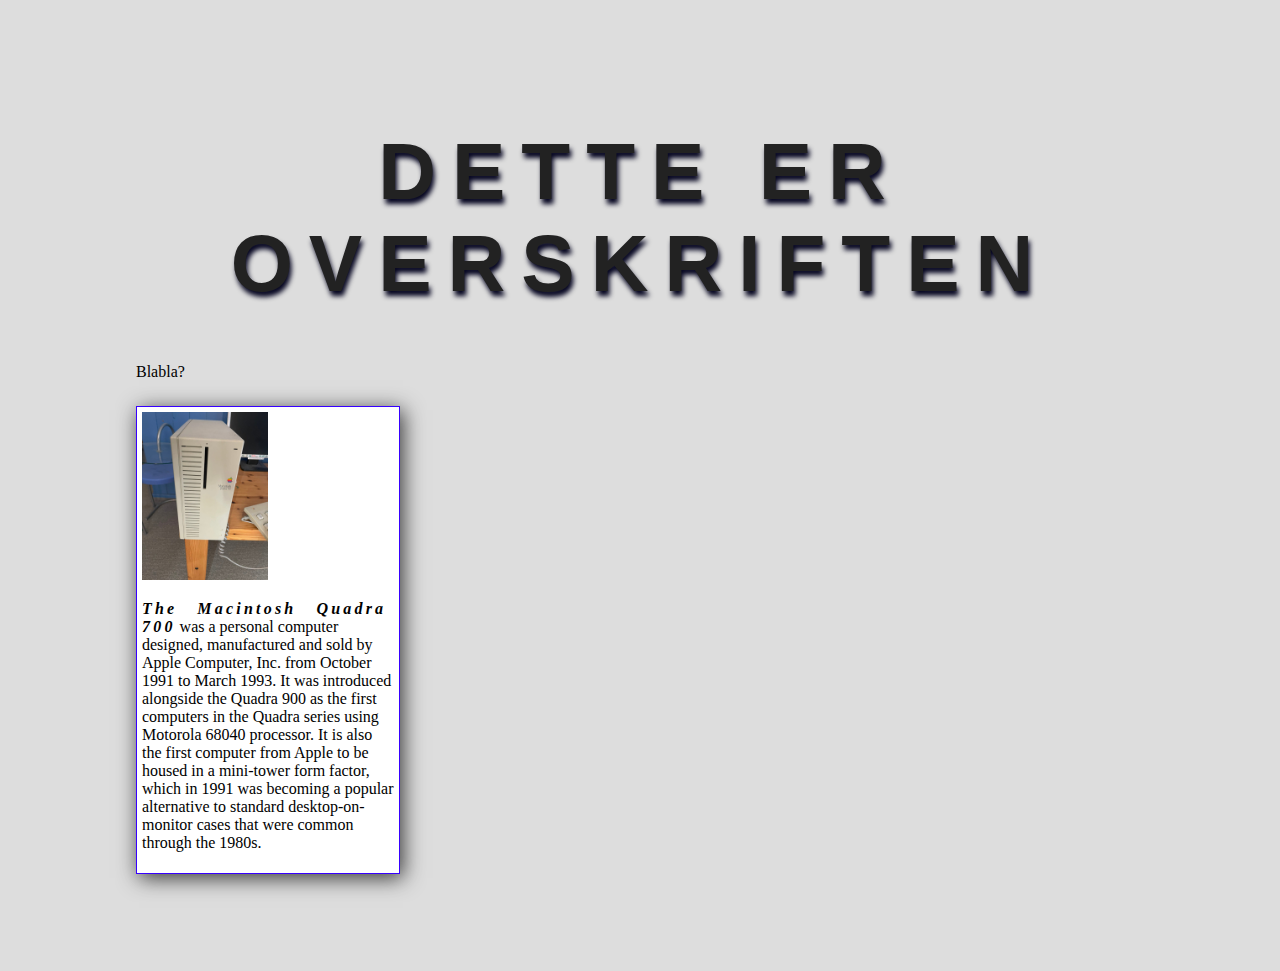
==== index.html @ 4afe7dc3 "Initial commit" ====
<!DOCTYPE html>
<html lang="nb">
    <link rel="stylesheet" href="style.css">
<head>
    <meta charset="UTF-8">
    <meta http-equiv="X-UA-Compatible" content="IE=edge">
    <meta name="viewport" content="width=device-width, initial-scale=1.0">
    <title>oblig2</title>
</head>
<body>
    <h1>Dette er overskriften</h1>
    <section id = "content">
        <p>
        Blabla?
        </p>
        <div class="picture" id="pic1">
            <img src="images/Q700.jpg" alt="datamaskin">
            <p><span>The Macintosh Quadra 700</span> was a personal computer designed, 
                manufactured and sold by Apple Computer, Inc. from October 1991 to March 1993. 
                It was introduced alongside the Quadra 900 as the first computers in the Quadra series using Motorola 68040 processor. 
                It is also the first computer from Apple to be housed in a mini-tower form factor, 
                which in 1991 was becoming a popular alternative to standard desktop-on-monitor cases that were common through the 1980s. 
              </p>
        </div>
    </section>
    
</body>
</html>
---- style.css ----
h1 {
    font-family: -apple-system, BlinkMacSystemFont, 'Segoe UI', Roboto, Oxygen, Ubuntu, Cantarell, 'Open Sans', 'Helvetica Neue', sans-serif;
    letter-spacing: 0.2em;
    text-align: center;
    text-transform: uppercase;
    font-size: 5rem;
    color: #222222;
    text-shadow: 2px 5px 5px #050520;
  }
  h2 {
    font-family: death_starregular;
    text-transform: capitalize;
    font-style: italic;
    letter-spacing: 0.2em;
  }
  body {
    background-color: #DDDDDD;
    padding: 5% 10% 5% 10%;
    font-family: Georgia, serif;
    
  }
  .picture {
    padding: 10px 10% 10px 10%;
    margin: 25px 0px 25px 0px;
    box-shadow: 3px 4px 20px #363636;
    background-color: #ffffff;
    object-fit: contain;
    width: 25%;
    height: 25%;
    padding: 5px;
    border: 1px solid rgb(55, 0, 255);
  }
  #pic1 > img {
    max-width: 50%;
  }
  .picture > p > span {
    font-style: italic;
    font-weight: bold;
    letter-spacing: 0.2em;
    word-spacing: 0.8em;
  }
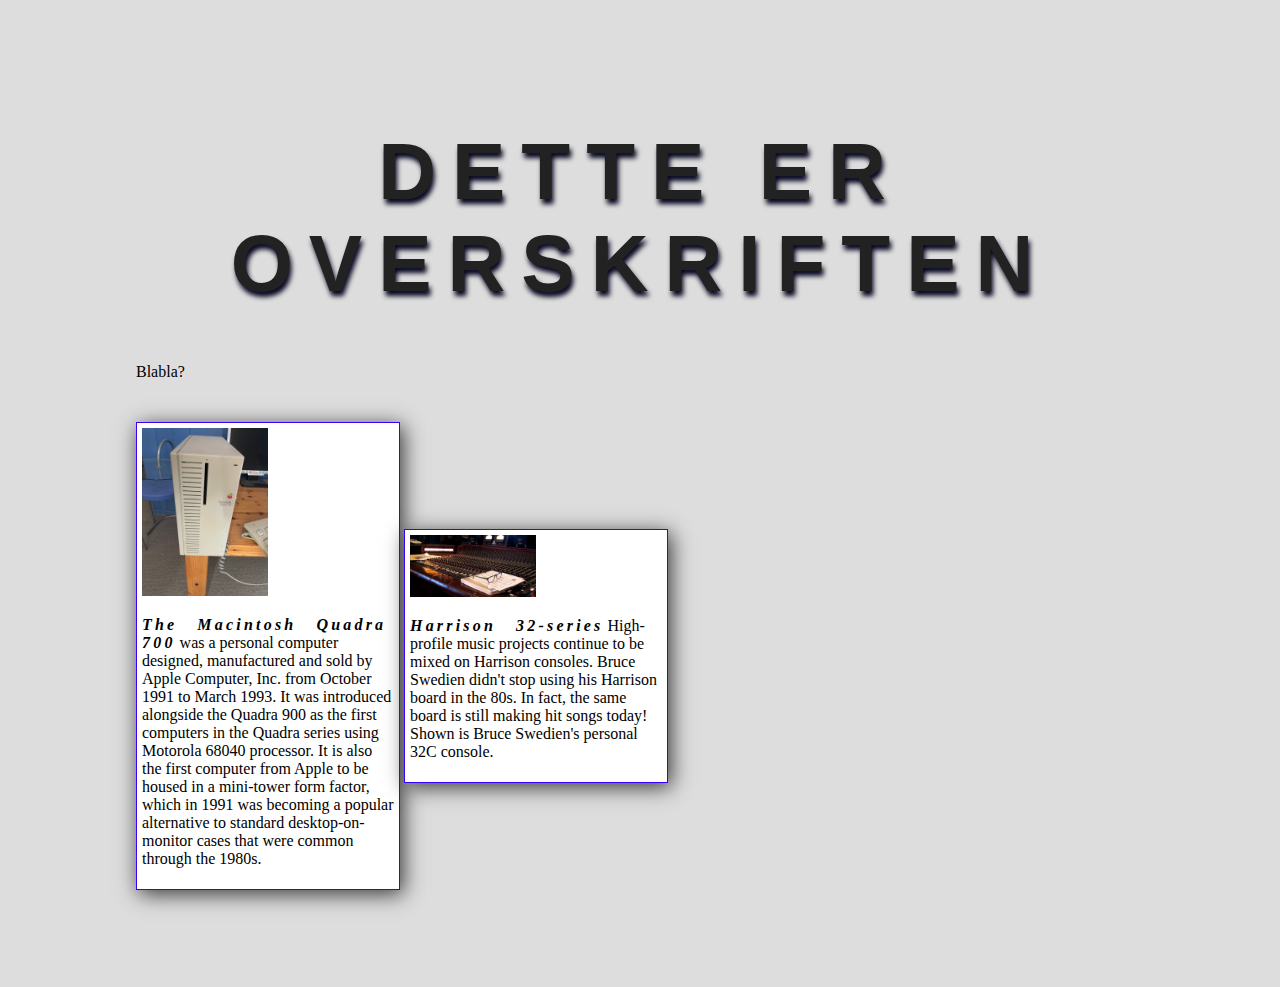
==== commit 1dd4a0dd: "horisontal align" ====
--- a/index.html
+++ b/index.html
@@ -22,6 +22,14 @@
                 which in 1991 was becoming a popular alternative to standard desktop-on-monitor cases that were common through the 1980s. 
               </p>
         </div>
+        <div class="picture" id="pic2">
+            <img src="images/console.jpg" alt="mikser">
+            <p><span>Harrison 32-series</span> High-profile music projects continue to be mixed on Harrison consoles. 
+                Bruce Swedien didn't stop using his Harrison board in the 80s. 
+                In fact, the same board is still making hit songs today!  
+                Shown is Bruce Swedien's personal 32C console.
+              </p>
+        </div>
     </section>
     
 </body>
--- a/style.css
+++ b/style.css
@@ -29,8 +29,13 @@
     height: 25%;
     padding: 5px;
     border: 1px solid rgb(55, 0, 255);
+    display:inline-block;
+    vertical-align:middle;
   }
   #pic1 > img {
+    max-width: 50%;
+  }
+  #pic2 > img {
     max-width: 50%;
   }
   .picture > p > span {
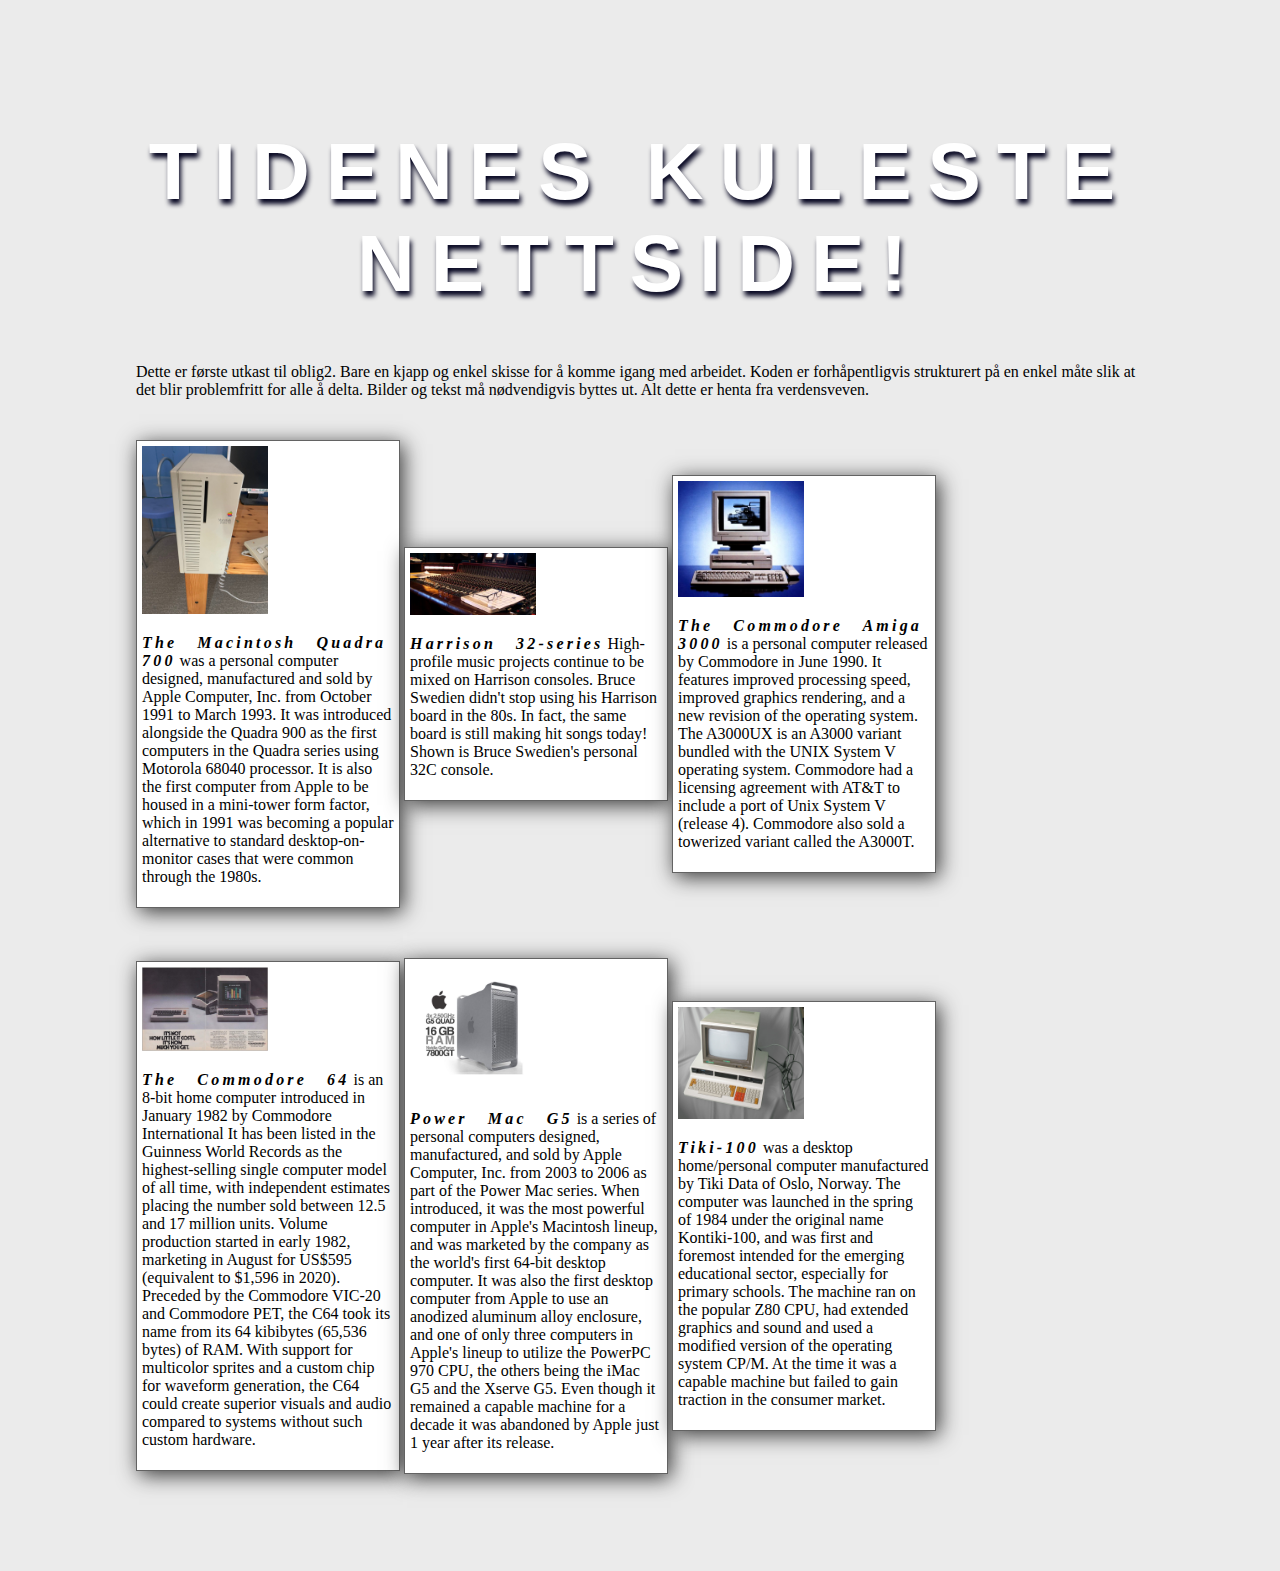
==== commit fbe0c974: "rev 0.1" ====
--- a/index.html
+++ b/index.html
@@ -8,10 +8,12 @@
     <title>oblig2</title>
 </head>
 <body>
-    <h1>Dette er overskriften</h1>
+    <h1>Tidenes kuleste nettside!</h1>
     <section id = "content">
         <p>
-        Blabla?
+        Dette er første utkast til oblig2. Bare en kjapp og enkel skisse for å komme igang med arbeidet.
+        Koden er forhåpentligvis strukturert på en enkel måte slik at det blir problemfritt for alle å delta.
+        Bilder og tekst må nødvendigvis byttes ut. Alt dette er henta fra verdensveven.
         </p>
         <div class="picture" id="pic1">
             <img src="images/Q700.jpg" alt="datamaskin">
@@ -30,6 +32,40 @@
                 Shown is Bruce Swedien's personal 32C console.
               </p>
         </div>
+        <div class="picture" id="pic3">
+            <img src="images/A3000.jpg" alt="Amiga">
+            <p><span>The Commodore Amiga 3000</span> is a personal computer released by Commodore in June 1990. 
+                It features improved processing speed, improved graphics rendering, and a new revision of the operating system.
+                The A3000UX is an A3000 variant bundled with the UNIX System V operating system. 
+                Commodore had a licensing agreement with AT&T to include a port of Unix System V (release 4). 
+                Commodore also sold a towerized variant called the A3000T. 
+              </p>
+        </div>
+        <div class="picture" id="pic4">
+            <img src="images/C64.jpg" alt="Commodore 64">
+            <p><span>The Commodore 64</span> is an 8-bit home computer introduced in January 1982 by Commodore International
+                It has been listed in the Guinness World Records as the highest-selling single computer model of all time, with independent estimates placing the number sold between 12.5 and 17 million units.
+                Volume production started in early 1982, marketing in August for US$595 (equivalent to $1,596 in 2020).
+                Preceded by the Commodore VIC-20 and Commodore PET, the C64 took its name from its 64 kibibytes (65,536 bytes) of RAM. 
+                With support for multicolor sprites and a custom chip for waveform generation, the C64 could create superior visuals and audio compared to systems without such custom hardware. 
+              </p>
+        </div>
+        <div class="picture" id="pic5">
+            <img src="images/G5.jpg" alt="G5">
+            <p><span>Power Mac G5</span> is a series of personal computers designed, manufactured, and sold by Apple Computer, Inc. from 2003 to 2006 as part of the Power Mac series. 
+                When introduced, it was the most powerful computer in Apple's Macintosh lineup, and was marketed by the company as the world's first 64-bit desktop computer.
+                It was also the first desktop computer from Apple to use an anodized aluminum alloy enclosure, and one of only three computers in Apple's lineup to utilize the PowerPC 970 CPU, the others being the iMac G5 and the Xserve G5.
+                Even though it remained a capable machine for a decade it was abandoned by Apple just 1 year after its release.
+              </p>
+        </div>
+        <div class="picture" id="pic6">
+            <img src="images/tiki100.jpg" alt="Tiki100">
+            <p><span>Tiki-100</span> was a desktop home/personal computer manufactured by Tiki Data of Oslo, Norway. 
+                The computer was launched in the spring of 1984 under the original name Kontiki-100, and was first and foremost intended for the emerging educational sector, especially for primary schools.
+                The machine ran on the popular Z80 CPU, had extended graphics and sound and used a modified version of the operating system CP/M.
+                At the time it was a capable machine but failed to gain traction in the consumer market.
+              </p>
+        </div>
     </section>
     
 </body>
--- a/style.css
+++ b/style.css
@@ -4,17 +4,17 @@
     text-align: center;
     text-transform: uppercase;
     font-size: 5rem;
-    color: #222222;
+    color: #ffffff;
     text-shadow: 2px 5px 5px #050520;
   }
   h2 {
-    font-family: death_starregular;
+    font-family: -apple-system, BlinkMacSystemFont, 'Segoe UI', Roboto, Oxygen, Ubuntu, Cantarell, 'Open Sans', 'Helvetica Neue', sans-serif;
     text-transform: capitalize;
-    font-style: italic;
+    font-style:normal;
     letter-spacing: 0.2em;
   }
   body {
-    background-color: #DDDDDD;
+    background-color: #ebebeb;
     padding: 5% 10% 5% 10%;
     font-family: Georgia, serif;
     
@@ -28,7 +28,7 @@
     width: 25%;
     height: 25%;
     padding: 5px;
-    border: 1px solid rgb(55, 0, 255);
+    border: 1px solid rgb(99, 99, 99);
     display:inline-block;
     vertical-align:middle;
   }
@@ -38,6 +38,18 @@
   #pic2 > img {
     max-width: 50%;
   }
+  #pic3 > img {
+    max-width: 50%;
+  }
+  #pic4 > img {
+    max-width: 50%;
+  }
+  #pic5 > img {
+    max-width: 50%;
+  }
+  #pic6 > img {
+    max-width: 50%;
+  }
   .picture > p > span {
     font-style: italic;
     font-weight: bold;
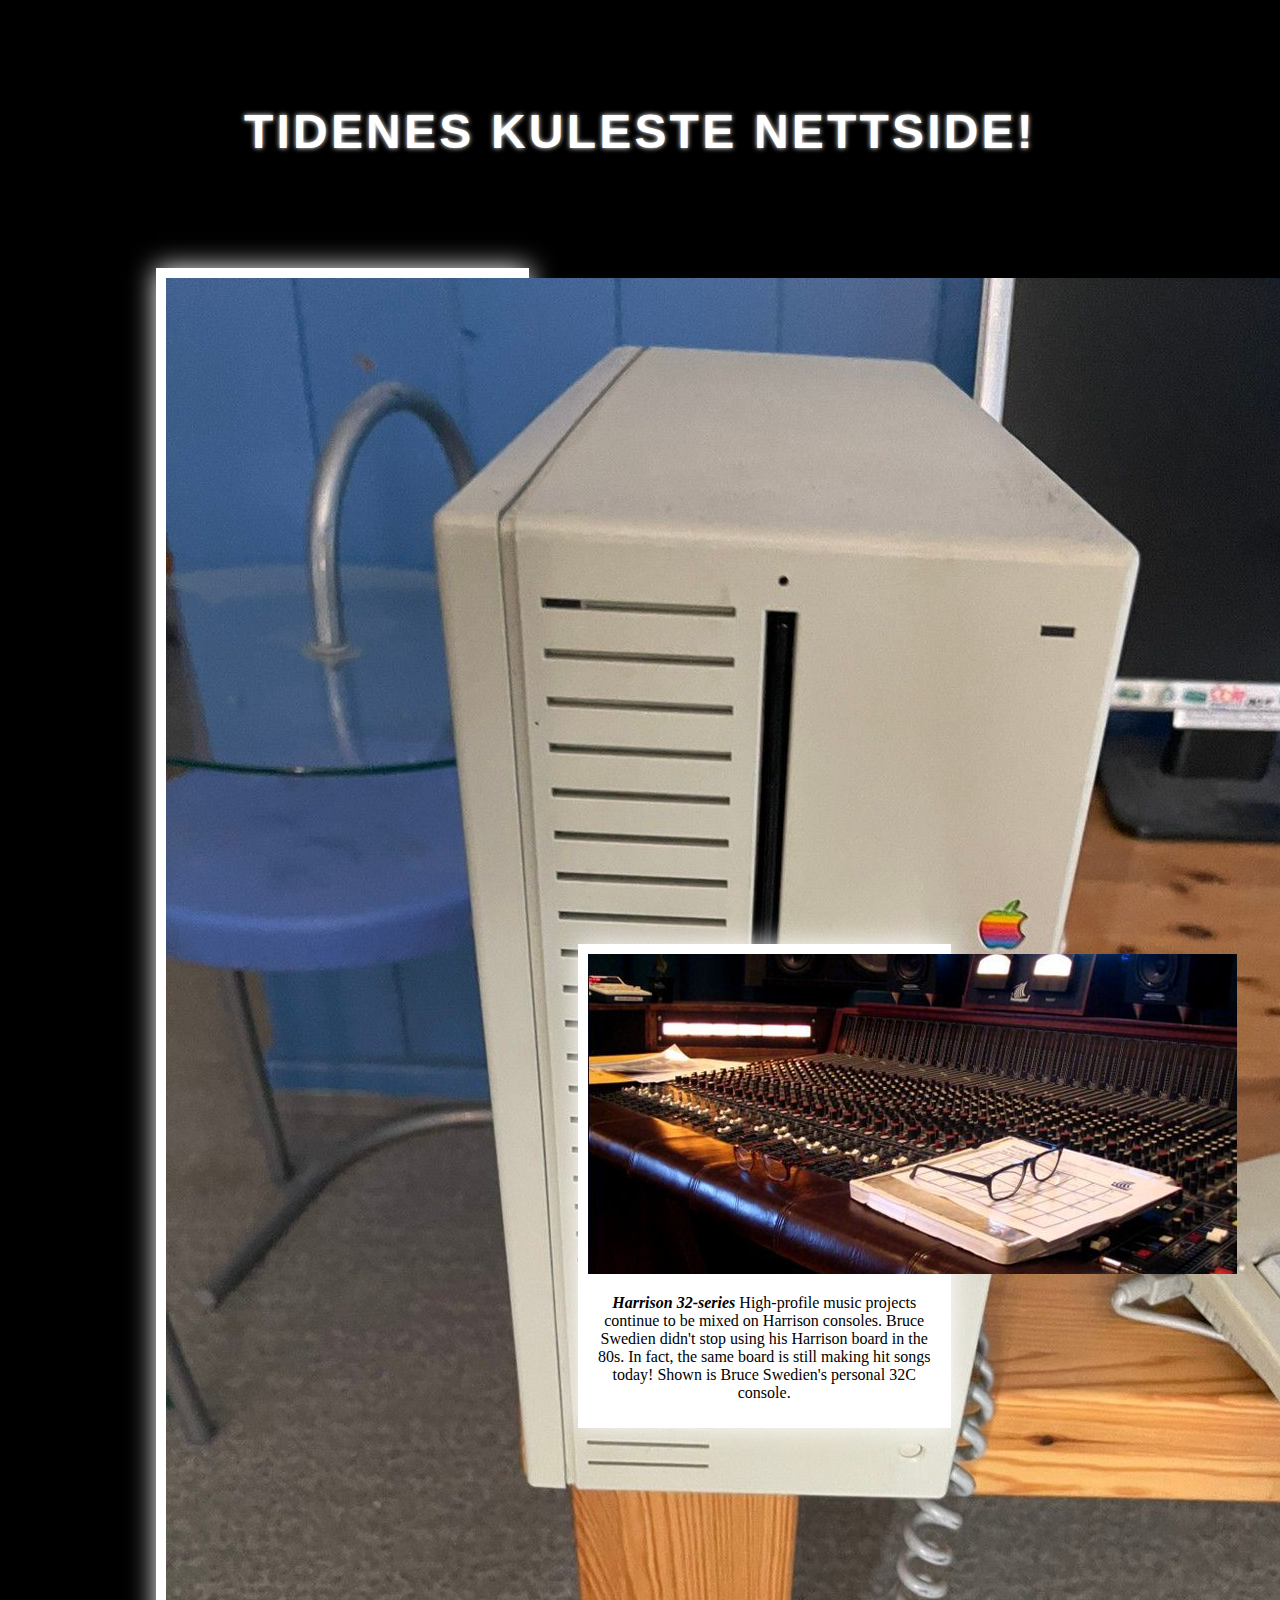
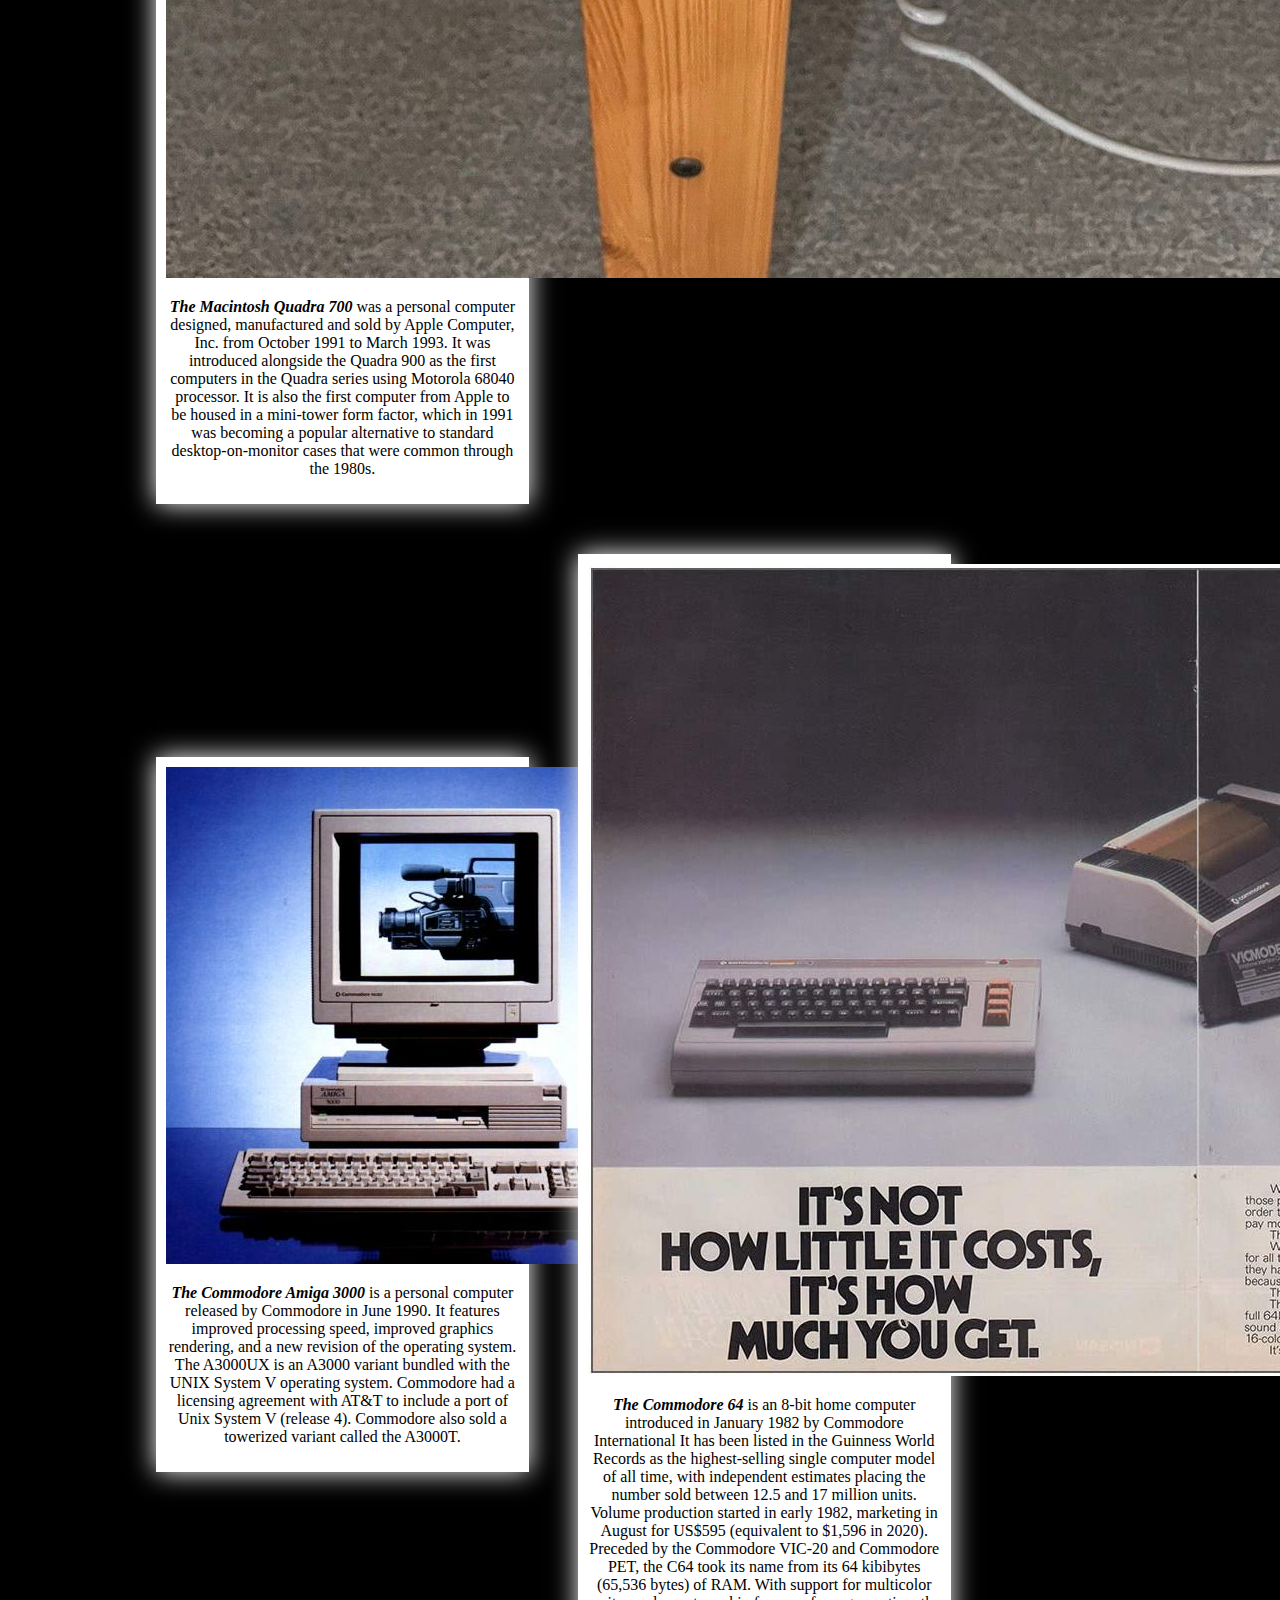
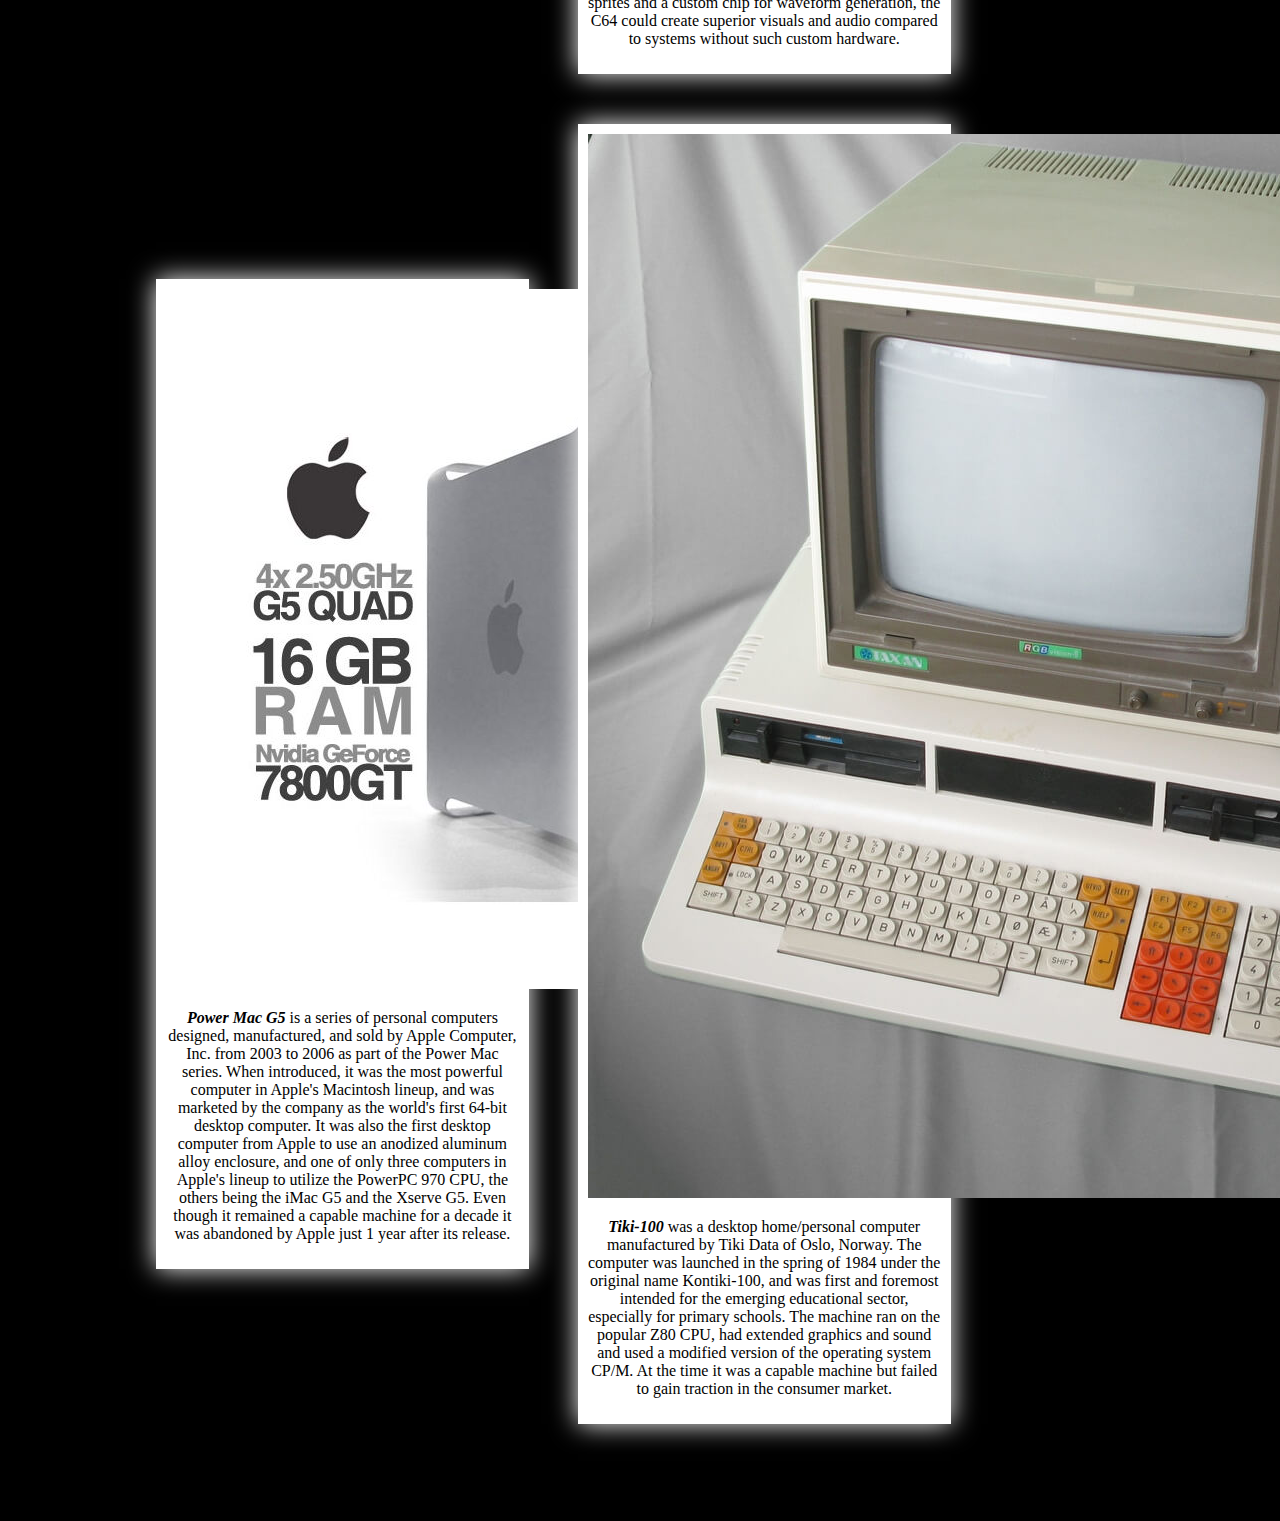
==== commit 51b76946: "Hovedsakelig laget og byttet ut verdier med variabler" ====
--- a/index.html
+++ b/index.html
@@ -9,7 +9,7 @@
 </head>
 <body>
     <h1>Tidenes kuleste nettside!</h1>
-    <section id = "content">
+    <sectionA id="content" class="Awrapper">
         <p>
         Dette er første utkast til oblig2. Bare en kjapp og enkel skisse for å komme igang med arbeidet.
         Koden er forhåpentligvis strukturert på en enkel måte slik at det blir problemfritt for alle å delta.
--- a/style.css
+++ b/style.css
@@ -1,58 +1,111 @@
+/* Alt av verdier som repeteres kan skrives som variabler skriv dem ned under her */
+* {
+  --font-size: 1rem;
+  --font-size-big: calc(var(--font-size) * 3);
+  --heading-spacing: 0.2rem;
+  --main-white: #ffffff;
+  --main-background-color: #000000;
+  --main-font: -apple-system, BlinkMacSystemFont, 'Segoe UI', Roboto, Oxygen, Ubuntu, Cantarell, 'Open Sans', 'Helvetica Neue', sans-serif;
+}
+
+body {
+  font-size: var(--font-size);
+  font-family: var(--main-font);
+}
+
 h1 {
-    font-family: -apple-system, BlinkMacSystemFont, 'Segoe UI', Roboto, Oxygen, Ubuntu, Cantarell, 'Open Sans', 'Helvetica Neue', sans-serif;
-    letter-spacing: 0.2em;
+    font-family: var(--main-font);
+    letter-spacing: var(--heading-spacing);
     text-align: center;
     text-transform: uppercase;
-    font-size: 5rem;
-    color: #ffffff;
-    text-shadow: 2px 5px 5px #050520;
+    font-size: var(--font-size-big);
+    color: var(--main-white);
+    text-shadow: 0px 0px 5px var(--main-white);
   }
   h2 {
-    font-family: -apple-system, BlinkMacSystemFont, 'Segoe UI', Roboto, Oxygen, Ubuntu, Cantarell, 'Open Sans', 'Helvetica Neue', sans-serif;
     text-transform: capitalize;
     font-style:normal;
-    letter-spacing: 0.2em;
+    letter-spacing: var(--heading-spacing);
   }
   body {
-    background-color: #ebebeb;
+    background-color: var(--main-background-color);
     padding: 5% 10% 5% 10%;
     font-family: Georgia, serif;
-    
   }
+  #content {
+    padding: 10px 0;
+    text-align: center;
+  }
+
+  .sectionA img {
+    max-width: 100%;
+  }
+
   .picture {
-    padding: 10px 10% 10px 10%;
-    margin: 25px 0px 25px 0px;
-    box-shadow: 3px 4px 20px #363636;
-    background-color: #ffffff;
+    margin: 25px 25px 25px 20px;
+    background-color: var(--main-white);
     object-fit: contain;
-    width: 25%;
+    text-align: center;
+    width: 35%;
     height: 25%;
-    padding: 5px;
-    border: 1px solid rgb(99, 99, 99);
-    display:inline-block;
-    vertical-align:middle;
+    padding: 10px;
+    box-shadow: 0px 0px 25px var(--main-white);
+    display: inline-block;
+    vertical-align: middle;
   }
-  #pic1 > img {
-    max-width: 50%;
+
+  .sectionA img {
+    max-width: 100%;
+  }
+
+  /* #pic1 > img  {
+    max-width: 100%;
   }
   #pic2 > img {
-    max-width: 50%;
+    max-width: 100%;
   }
   #pic3 > img {
-    max-width: 50%;
+    max-width: 100%;
   }
   #pic4 > img {
-    max-width: 50%;
+    max-width: 100%;
   }
   #pic5 > img {
-    max-width: 50%;
+    max-width: 100%;
   }
   #pic6 > img {
-    max-width: 50%;
-  }
+    max-width: 100%;
+  } */
+
   .picture > p > span {
     font-style: italic;
     font-weight: bold;
-    letter-spacing: 0.2em;
-    word-spacing: 0.8em;
-  }+
+  }
+  @media (max-width: 800px){
+    /* h1{font-size:30px !important;}
+    h2{font-size:24px !important;}
+    h3{font-size:20px !important;}
+    h4{font-size:18px !important;} */
+    body {
+      font-size: 10px;
+    }
+    .picture > p > span {
+      font-style: italic;
+      font-weight: bold;  
+      font-size: var(--main-white);
+    }
+    .picture {
+      margin: 25px 25px 25px 20px;
+      background-color: var(--main-white);
+      object-fit: contain;
+      text-align: center;
+      width: 75%;
+      padding: 10px;
+      border: 1px solid rgb(255, 255, 255);
+      box-shadow: 0px 0px 25px var(--main-white);
+      display: inline-block;
+      vertical-align: middle;
+    }
+  }
+  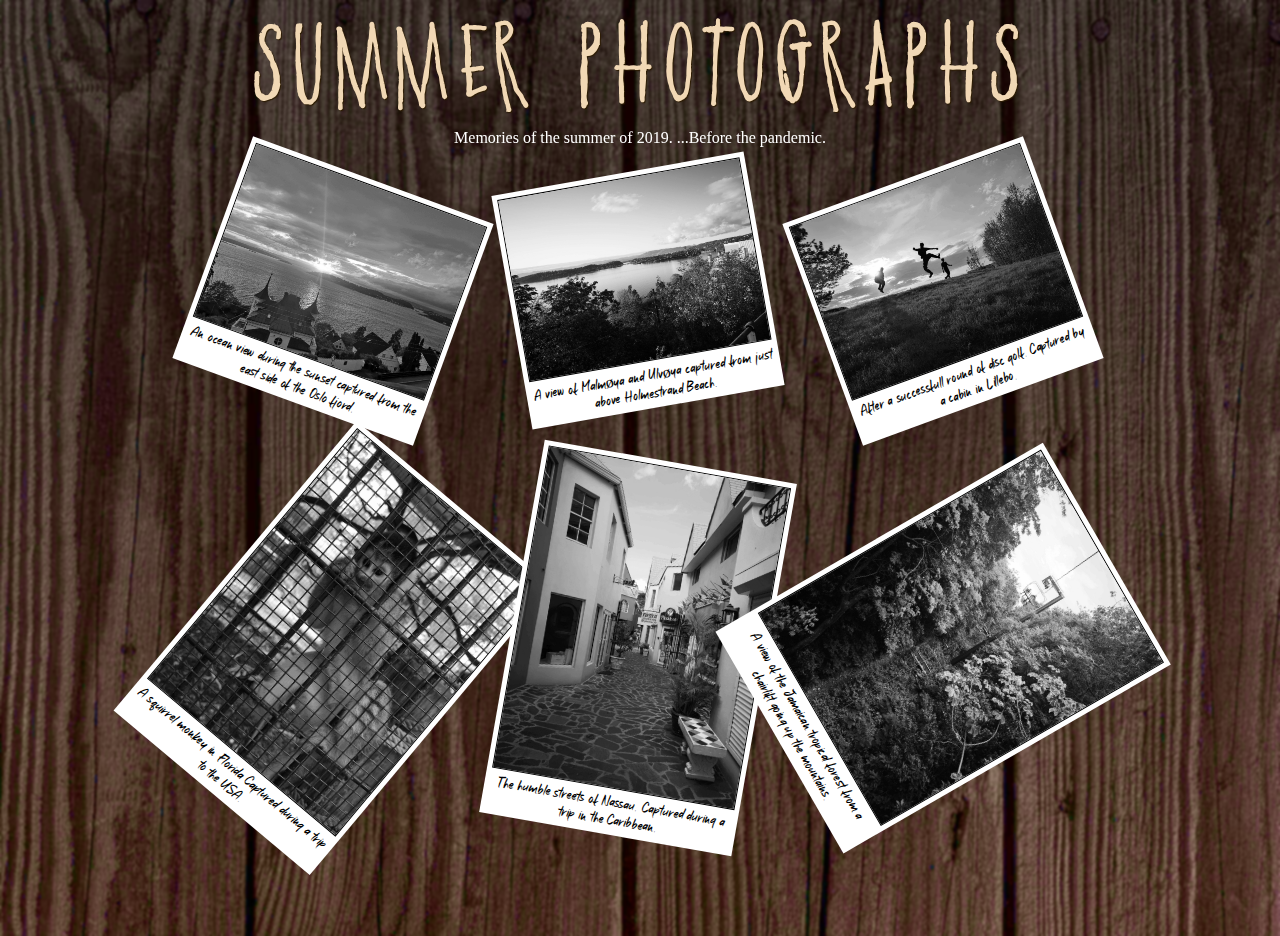
==== commit f2825455: "Rename index_v0.1.html to index.html" ====
--- a/index.html
+++ b/index.html
@@ -7,66 +7,70 @@
     <meta name="viewport" content="width=device-width, initial-scale=1.0">
     <title>oblig2</title>
 </head>
+<header>
+<h1>Summer photographs</h1>
+</header>
 <body>
-    <h1>Tidenes kuleste nettside!</h1>
-    <sectionA id="content" class="Awrapper">
+    <section id="content" class="sectionA">
         <p>
-        Dette er første utkast til oblig2. Bare en kjapp og enkel skisse for å komme igang med arbeidet.
-        Koden er forhåpentligvis strukturert på en enkel måte slik at det blir problemfritt for alle å delta.
-        Bilder og tekst må nødvendigvis byttes ut. Alt dette er henta fra verdensveven.
+        Memories of the summer of 2019. ...Before the pandemic.
         </p>
-        <div class="picture" id="pic1">
-            <img src="images/Q700.jpg" alt="datamaskin">
-            <p><span>The Macintosh Quadra 700</span> was a personal computer designed, 
-                manufactured and sold by Apple Computer, Inc. from October 1991 to March 1993. 
-                It was introduced alongside the Quadra 900 as the first computers in the Quadra series using Motorola 68040 processor. 
-                It is also the first computer from Apple to be housed in a mini-tower form factor, 
-                which in 1991 was becoming a popular alternative to standard desktop-on-monitor cases that were common through the 1980s. 
+        <div class="picture" id = "pic1">
+                <source media = "(max-width:899px)" srcset = "images/mobile1.jpg" alt = "Sunset ocean view"/>
+                <source media = "(min-width:900px)" srcset = "images/desktop1.jpg" alt = "Sunset ocean view"/>
+                <a href="images/desktop1.jpg" target="_blank">
+                    <img src="images/desktop1.jpg" alt = "Sunset ocean view"/>
+                </a>
+            <p><span>An ocean view during the sunset</span> captured from the east side of the Oslo fjord.
               </p>
         </div>
         <div class="picture" id="pic2">
-            <img src="images/console.jpg" alt="mikser">
-            <p><span>Harrison 32-series</span> High-profile music projects continue to be mixed on Harrison consoles. 
-                Bruce Swedien didn't stop using his Harrison board in the 80s. 
-                In fact, the same board is still making hit songs today!  
-                Shown is Bruce Swedien's personal 32C console.
+                <source media = "(max-width:899px)" srcset = "images/mobile2.jpg" alt = "A view of Malmøya and Ulvøya"/>
+                <source media = "(min-width:900px)" srcset = "images/desktop2.jpg" alt = "A view of Malmøya and Ulvøya"/>
+                <a href="images/desktop2.jpg" target="_blank">
+                    <img src="images/desktop2.jpg" alt = "A view of Malmøya and Ulvøya"/>
+                </a>
+                <p><span>A view of Malmøya and Ulvøya</span> captured from just above Holmestrand Beach.
               </p>
         </div>
         <div class="picture" id="pic3">
-            <img src="images/A3000.jpg" alt="Amiga">
-            <p><span>The Commodore Amiga 3000</span> is a personal computer released by Commodore in June 1990. 
-                It features improved processing speed, improved graphics rendering, and a new revision of the operating system.
-                The A3000UX is an A3000 variant bundled with the UNIX System V operating system. 
-                Commodore had a licensing agreement with AT&T to include a port of Unix System V (release 4). 
-                Commodore also sold a towerized variant called the A3000T. 
+                <source media = "(max-width:899px)" srcset = "images/mobile3.jpg" alt = "Evening frisbeegolf"/>
+                <source media = "(min-width:900px)" srcset = "images/desktop3.jpg" alt = "Evening frisbeegolf"/>
+                <a href="images/desktop3.jpg" target="_blank">
+                    <img src="images/desktop3.jpg" alt = "Evening frisbeegolf"/>
+                </a>
+                <p><span>After a successfull round of disc golf.</span> Captured by a cabin in Lillebo.
               </p>
         </div>
         <div class="picture" id="pic4">
-            <img src="images/C64.jpg" alt="Commodore 64">
-            <p><span>The Commodore 64</span> is an 8-bit home computer introduced in January 1982 by Commodore International
-                It has been listed in the Guinness World Records as the highest-selling single computer model of all time, with independent estimates placing the number sold between 12.5 and 17 million units.
-                Volume production started in early 1982, marketing in August for US$595 (equivalent to $1,596 in 2020).
-                Preceded by the Commodore VIC-20 and Commodore PET, the C64 took its name from its 64 kibibytes (65,536 bytes) of RAM. 
-                With support for multicolor sprites and a custom chip for waveform generation, the C64 could create superior visuals and audio compared to systems without such custom hardware. 
+                <source media = "(max-width:899px)" srcset = "images/mobile4.jpg" alt = "Squirrel monkey"/>
+                <source media = "(min-width:900px)" srcset = "images/desktop4.jpg" alt = "Squirrel monkey"/>
+                <a href="images/desktop4.jpg" target="_blank">
+                    <img src="images/desktop4.jpg" alt = "Squirrel monkey"/>
+                </a>
+                <p><span>A squirrel monkey in Florida</span> Captured during a trip to the USA. 
               </p>
         </div>
         <div class="picture" id="pic5">
-            <img src="images/G5.jpg" alt="G5">
-            <p><span>Power Mac G5</span> is a series of personal computers designed, manufactured, and sold by Apple Computer, Inc. from 2003 to 2006 as part of the Power Mac series. 
-                When introduced, it was the most powerful computer in Apple's Macintosh lineup, and was marketed by the company as the world's first 64-bit desktop computer.
-                It was also the first desktop computer from Apple to use an anodized aluminum alloy enclosure, and one of only three computers in Apple's lineup to utilize the PowerPC 970 CPU, the others being the iMac G5 and the Xserve G5.
-                Even though it remained a capable machine for a decade it was abandoned by Apple just 1 year after its release.
+                <source media = "(max-width:899px)" srcset = "images/mobile5.jpg" alt = "Streets of Nassau"/>
+                <source media = "(min-width:900px)" srcset = "images/desktop5.jpg" alt = "Streets of Nassau"/>
+                <a href="images/desktop5.jpg" target="_blank">
+                    <img src="images/desktop5.jpg" alt = "Streets of Nassau"/>
+                </a>
+                <p><span>The humble streets of Nassau.</span> Captured during a trip in the Caribbean.
               </p>
         </div>
         <div class="picture" id="pic6">
-            <img src="images/tiki100.jpg" alt="Tiki100">
-            <p><span>Tiki-100</span> was a desktop home/personal computer manufactured by Tiki Data of Oslo, Norway. 
-                The computer was launched in the spring of 1984 under the original name Kontiki-100, and was first and foremost intended for the emerging educational sector, especially for primary schools.
-                The machine ran on the popular Z80 CPU, had extended graphics and sound and used a modified version of the operating system CP/M.
-                At the time it was a capable machine but failed to gain traction in the consumer market.
+                <source media = "(max-width:899px)" srcset = "images/mobile6.jpg" alt = "Jamaican chairlift"/>
+                <source media = "(min-width:900px)" srcset = "images/desktop6.jpg" alt = "Jamaican chairlift"/>
+                <a href="images/desktop6.jpg" target="_blank">
+                    <img src="images/desktop6.jpg" alt = "Jamaican chairlift"/>
+                </a>
+                <p><span>A view of the Jamaican tropical forest</span> from a chairlift going up the mountains.
               </p>
         </div>
+
     </section>
     
 </body>
-</html>+</html>
--- a/style.css
+++ b/style.css
@@ -1,37 +1,71 @@
 /* Alt av verdier som repeteres kan skrives som variabler skriv dem ned under her */
 * {
+
+  --font-size: 1.3rem;
+  --font-size-big: calc(var(--font-size) * 4);
+  padding: 0 0;
+  margin: 0 0;
+  box-sizing: border-box;
   --font-size: 1rem;
-  --font-size-big: calc(var(--font-size) * 3);
-  --heading-spacing: 0.2rem;
+  --font-size-big: calc(var(--font-size) * 6);
+  --heading-spacing: 0.5rem;
   --main-white: #ffffff;
   --main-background-color: #000000;
   --main-font: -apple-system, BlinkMacSystemFont, 'Segoe UI', Roboto, Oxygen, Ubuntu, Cantarell, 'Open Sans', 'Helvetica Neue', sans-serif;
+  --picture-font: #000000;
 }
+@font-face {
+  font-family: 'pwchalkmedium';
+  src: url('font/pwchalk-webfont.woff2') format('woff2'),
+       url('font/pwchalk-webfont.woff') format('woff');
+  font-weight: normal;
+  font-style: normal;
+}
+@font-face {
+  font-family: 'dk_poison_ivyregular';
+  src: url('font/dkpoisonivy-qqpv-webfont.woff2') format('woff2'),
+       url('font/dkpoisonivy-qqpv-webfont.woff') format('woff');
+  font-weight: normal;
+  font-style: normal;
+}
+@font-face {
+  font-family: 'marker_markregular';
+  src: url('font/markermark-regular-webfont.woff2') format('woff2'),
+       url('font/markermark-regular-webfont.woff') format('woff');
+  font-weight: normal;
+  font-style: normal;
 
+}
 body {
   font-size: var(--font-size);
   font-family: var(--main-font);
-}
+  color: var(--main-white);
+  padding: 5px 10% 5% 10%;
+  font-family: Georgia, serif;
+  background-image: linear-gradient(#332d21,#7f7053),
+  url(images/oldWoodBG.jpg);
+  background-size: 160%;
+  background-repeat: no-repeat;
+  background-blend-mode: saturation;
+  z-index: 0;
+  backdrop-filter: blur(1px);
+  }
 
 h1 {
-    font-family: var(--main-font);
+    font-family: 'dk_poison_ivyregular';
     letter-spacing: var(--heading-spacing);
     text-align: center;
     text-transform: uppercase;
     font-size: var(--font-size-big);
-    color: var(--main-white);
-    text-shadow: 0px 0px 5px var(--main-white);
+    color: rgb(241, 216, 181);
+    text-shadow: 1px 1px 1px rgb(46, 29, 4);
   }
   h2 {
     text-transform: capitalize;
     font-style:normal;
     letter-spacing: var(--heading-spacing);
   }
-  body {
-    background-color: var(--main-background-color);
-    padding: 5% 10% 5% 10%;
-    font-family: Georgia, serif;
-  }
+
   #content {
     padding: 10px 0;
     text-align: center;
@@ -41,59 +75,73 @@
     max-width: 100%;
   }
 
-  .picture {
+  .picture{
     margin: 25px 25px 25px 20px;
     background-color: var(--main-white);
     object-fit: contain;
     text-align: center;
-    width: 35%;
-    height: 25%;
-    padding: 10px;
-    box-shadow: 0px 0px 25px var(--main-white);
+    color: var(--picture-font);
+    width: 25%;
+    height: 15%;
+    padding: 5px;
+    /*box-shadow: 0px 0px 25px var(--main-white);*/
     display: inline-block;
     vertical-align: middle;
-  }
+    font-family: 'marker_markregular';
+    }
 
   .sectionA img {
     max-width: 100%;
+    border: 1px solid black;
+    filter: saturate(0);
   }
 
-  /* #pic1 > img  {
+  .sectionA img:hover {
+    filter: saturate(1.2);
+  }
+
+  #pic1  {
+    transform: rotate(20deg);
+    }
+  #pic2 {
+    transform: rotate(-10deg);  }
+  #pic3 {
     max-width: 100%;
+    transform: rotate(-20deg);
   }
-  #pic2 > img {
+  #pic4 {
     max-width: 100%;
+    transform: rotate(40deg);
   }
-  #pic3 > img {
+  #pic5 {
     max-width: 100%;
+    transform: rotate(10deg);
   }
-  #pic4 > img {
+  #pic6 {
     max-width: 100%;
+    transform: rotate(60deg);
   }
-  #pic5 > img {
-    max-width: 100%;
-  }
-  #pic6 > img {
-    max-width: 100%;
-  } */
 
   .picture > p > span {
-    font-style: italic;
-    font-weight: bold;
+    font-family: 'marker_markregular';
+    font-size: var(--font-size);
 
   }
   @media (max-width: 800px){
+    * {
+      --font-size: 1rem;
+    }
     /* h1{font-size:30px !important;}
     h2{font-size:24px !important;}
     h3{font-size:20px !important;}
     h4{font-size:18px !important;} */
     body {
-      font-size: 10px;
+      /* font-size: 10px; */
     }
     .picture > p > span {
       font-style: italic;
       font-weight: bold;  
-      font-size: var(--main-white);
+      color: black;
     }
     .picture {
       margin: 25px 25px 25px 20px;
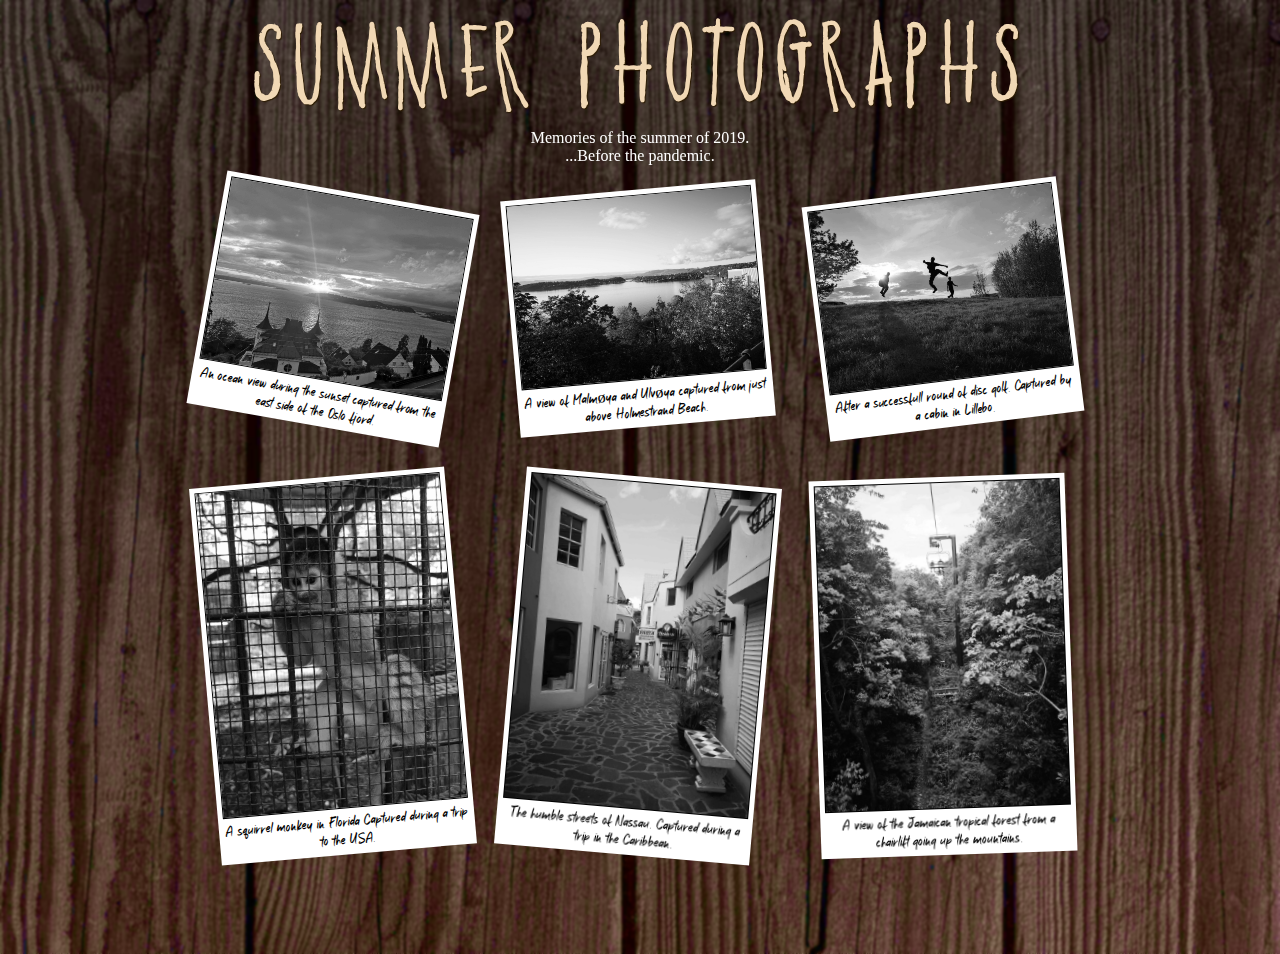
==== commit 1b267a79: "breakline i h2" ====
--- a/index.html
+++ b/index.html
@@ -13,7 +13,8 @@
 <body>
     <section id="content" class="sectionA">
         <p>
-        Memories of the summer of 2019. ...Before the pandemic.
+        Memories of the summer of 2019.
+            <br>...Before the pandemic.
         </p>
         <div class="picture" id = "pic1">
                 <source media = "(max-width:899px)" srcset = "images/mobile1.jpg" alt = "Sunset ocean view"/>
--- a/style.css
+++ b/style.css
@@ -45,7 +45,7 @@
   background-image: linear-gradient(#332d21,#7f7053),
   url(images/oldWoodBG.jpg);
   background-size: 160%;
-  background-repeat: no-repeat;
+  background-repeat: repeat-y;
   background-blend-mode: saturation;
   z-index: 0;
   backdrop-filter: blur(1px);
@@ -101,25 +101,25 @@
   }
 
   #pic1  {
-    transform: rotate(20deg);
+    transform: rotate(10deg);
     }
   #pic2 {
-    transform: rotate(-10deg);  }
+    transform: rotate(-5deg);  }
   #pic3 {
     max-width: 100%;
-    transform: rotate(-20deg);
+    transform: rotate(-7deg);
   }
   #pic4 {
     max-width: 100%;
-    transform: rotate(40deg);
+    transform: rotate(-5deg);
   }
   #pic5 {
     max-width: 100%;
-    transform: rotate(10deg);
+    transform: rotate(5deg);
   }
   #pic6 {
     max-width: 100%;
-    transform: rotate(60deg);
+    transform: rotate(-2deg);
   }
 
   .picture > p > span {
@@ -127,7 +127,7 @@
     font-size: var(--font-size);
 
   }
-  @media (max-width: 800px){
+  @media (max-width: 900px){
     * {
       --font-size: 1rem;
     }
@@ -135,8 +135,19 @@
     h2{font-size:24px !important;}
     h3{font-size:20px !important;}
     h4{font-size:18px !important;} */
-    body {
-      /* font-size: 10px; */
+    body{
+      font-size: var(--font-size);
+      font-family: var(--main-font);
+      color: var(--main-white);
+      padding: 5px 10% 5% 10%;
+      font-family: Georgia, serif;
+      background-image: linear-gradient(#332d21,#7f7053),
+      url(images/oldWoodBG_mobile.jpg);
+      background-size: 160%;
+      background-repeat: repeat;
+      background-blend-mode: saturation;
+      z-index: 0;
+      backdrop-filter: blur(1px);
     }
     .picture > p > span {
       font-style: italic;
@@ -151,9 +162,66 @@
       width: 75%;
       padding: 10px;
       border: 1px solid rgb(255, 255, 255);
-      box-shadow: 0px 0px 25px var(--main-white);
+      box-shadow: 0px 0px 5px var(--main-white);
       display: inline-block;
       vertical-align: middle;
     }
-  }
-  +    h1 {
+      font-family: 'dk_poison_ivyregular';
+      letter-spacing: var(--heading-spacing);
+      text-align: center;
+      text-transform: uppercase;
+      font-size: var(--font-size-big);
+      color: rgb(241, 216, 181);
+      text-shadow: 1px 1px 1px rgb(46, 29, 4);
+      --font-size: 0.5rem;
+  }
+  @media (max-width: 500px){
+    * {
+      --font-size: 0.8rem;
+    }
+    /* h1{font-size:30px !important;}
+    h2{font-size:24px !important;}
+    h3{font-size:20px !important;}
+    h4{font-size:18px !important;} */
+    body{
+      font-size: var(--font-size);
+      font-family: var(--main-font);
+      color: var(--main-white);
+      padding: 5px 10% 5% 10%;
+      font-family: Georgia, serif;
+      background-image: linear-gradient(#332d21,#7f7053),
+      url(images/oldWoodBG_mobile.jpg);
+      background-size: 160%;
+      background-repeat: repeat;
+      background-blend-mode: saturation;
+      z-index: 0;
+      backdrop-filter: blur(1px);
+    }
+    .picture > p > span {
+      font-style: italic;
+      font-weight: bold;  
+      color: black;
+    }
+    .picture {
+      margin: 25px 25px 25px 20px;
+      background-color: var(--main-white);
+      object-fit: fill;
+      text-align: center;
+      width: 75%;
+      padding: 10px;
+      border: 1px solid rgb(255, 255, 255);
+      box-shadow: 0px 0px 5px var(--main-white);
+      display: inline-block;
+      vertical-align: middle;
+    }
+    h1 {
+      font-family: 'dk_poison_ivyregular';
+      letter-spacing: var(--heading-spacing);
+      text-align: left;
+      text-transform: uppercase;
+      font-size: var(--font-size-big);
+      color: rgb(241, 216, 181);
+      text-shadow: 1px 1px 1px rgb(46, 29, 4);
+      --font-size: 0.4rem;
+  }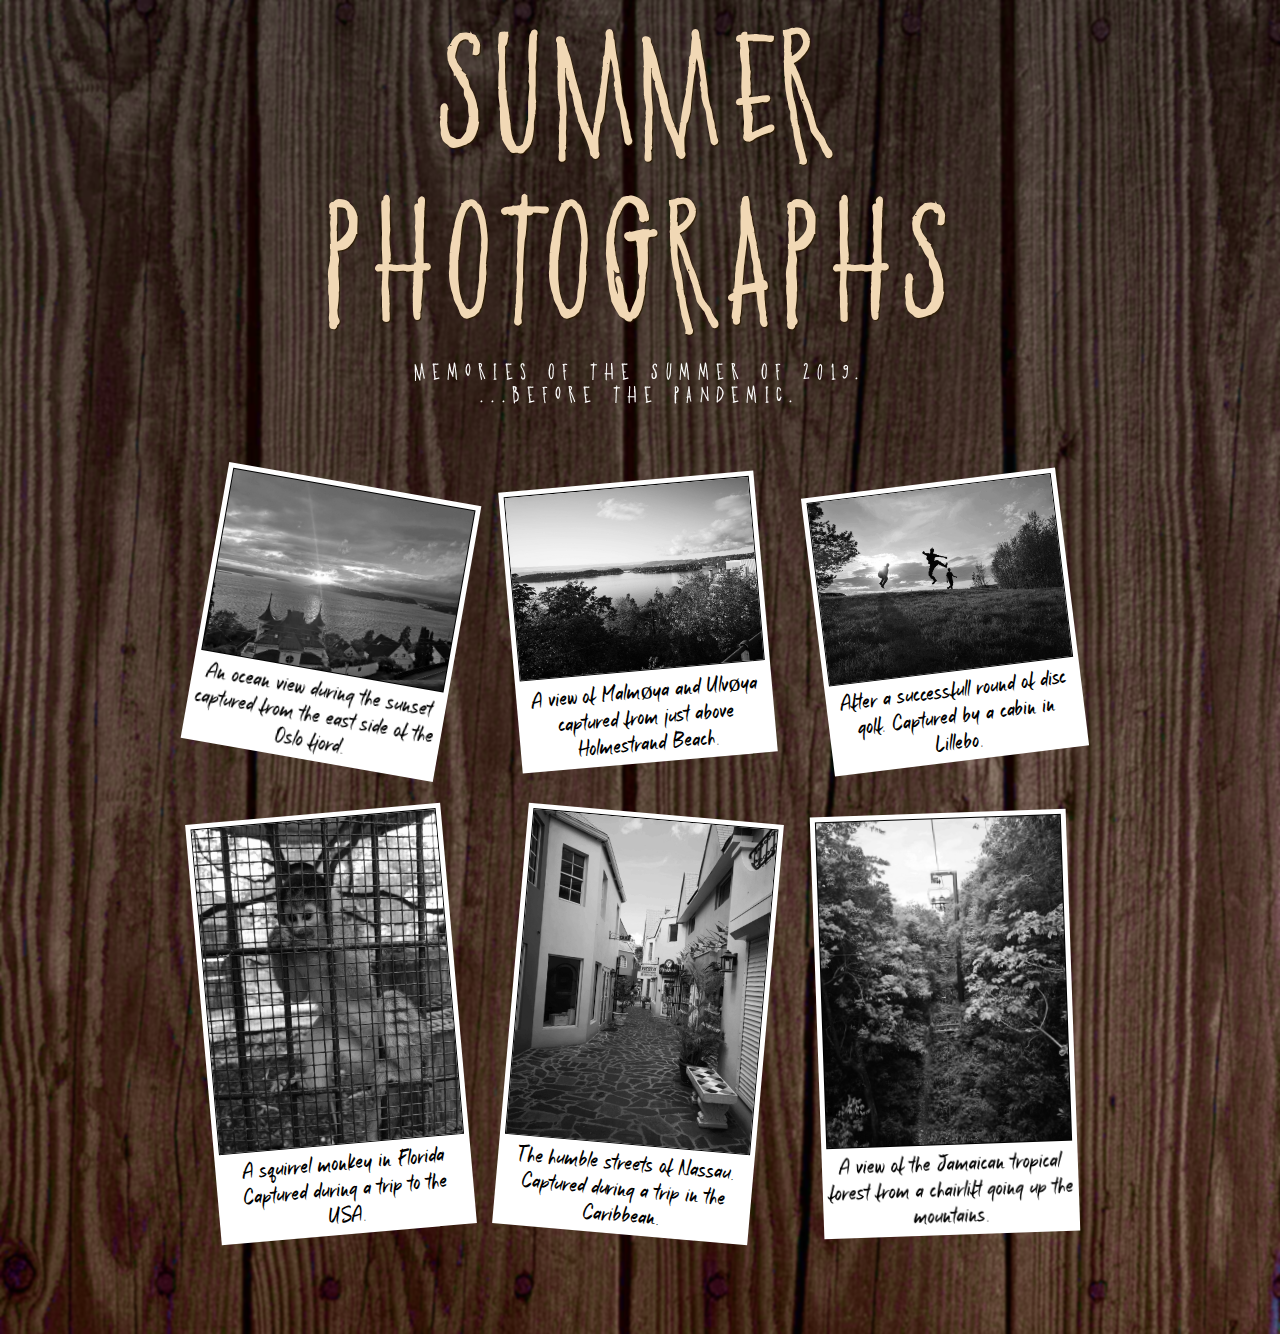
==== commit 8f0806df: "fonter" ====
--- a/index.html
+++ b/index.html
@@ -12,10 +12,10 @@
 </header>
 <body>
     <section id="content" class="sectionA">
-        <p>
+        <h2>
         Memories of the summer of 2019.
             <br>...Before the pandemic.
-        </p>
+        </h2>
         <div class="picture" id = "pic1">
                 <source media = "(max-width:899px)" srcset = "images/mobile1.jpg" alt = "Sunset ocean view"/>
                 <source media = "(min-width:900px)" srcset = "images/desktop1.jpg" alt = "Sunset ocean view"/>
--- a/style.css
+++ b/style.css
@@ -1,12 +1,11 @@
 /* Alt av verdier som repeteres kan skrives som variabler skriv dem ned under her */
 * {
 
-  --font-size: 1.3rem;
   --font-size-big: calc(var(--font-size) * 4);
   padding: 0 0;
   margin: 0 0;
   box-sizing: border-box;
-  --font-size: 1rem;
+  --font-size: 1.5rem;
   --font-size-big: calc(var(--font-size) * 6);
   --heading-spacing: 0.5rem;
   --main-white: #ffffff;
@@ -61,9 +60,12 @@
     text-shadow: 1px 1px 1px rgb(46, 29, 4);
   }
   h2 {
+    font-family: 'dk_poison_ivyregular';
     text-transform: capitalize;
     font-style:normal;
     letter-spacing: var(--heading-spacing);
+    padding: 5px 0px 50px 0px;
+    font-size: 1.2rem;
   }
 
   #content {
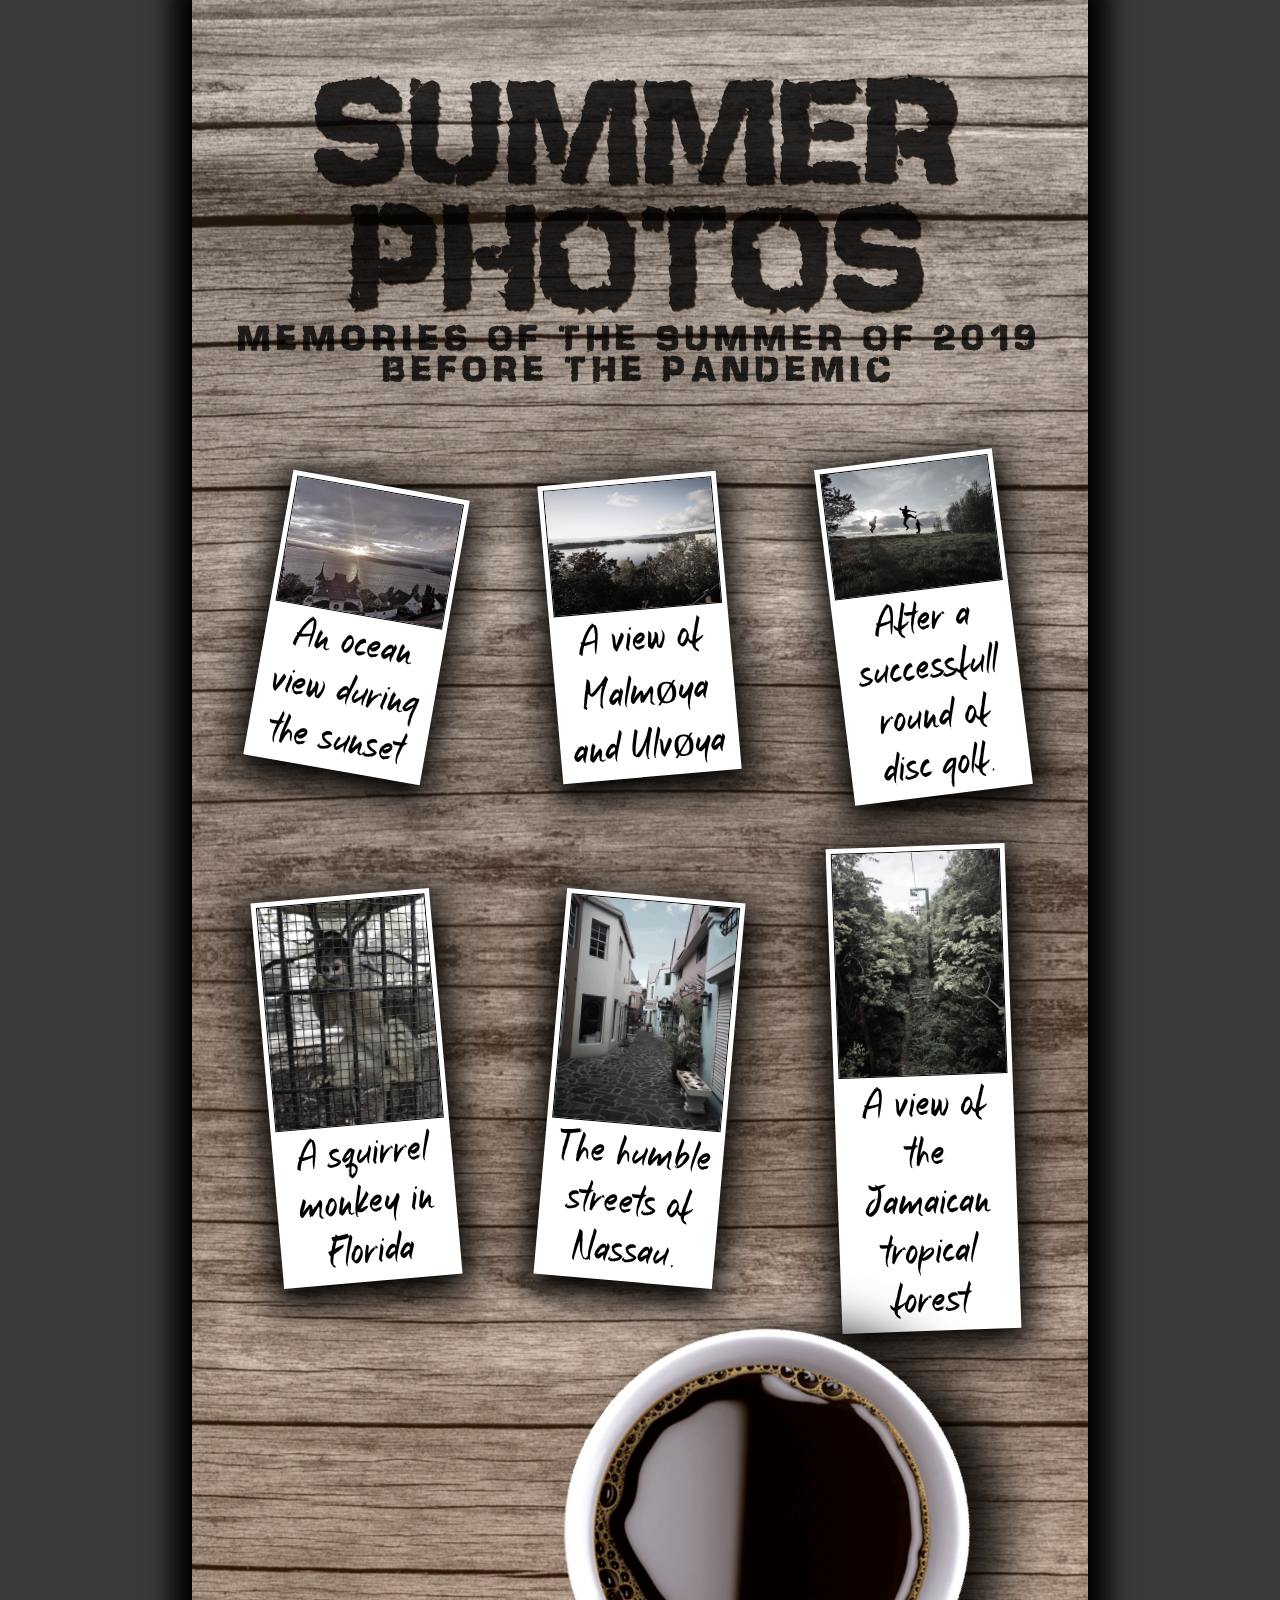
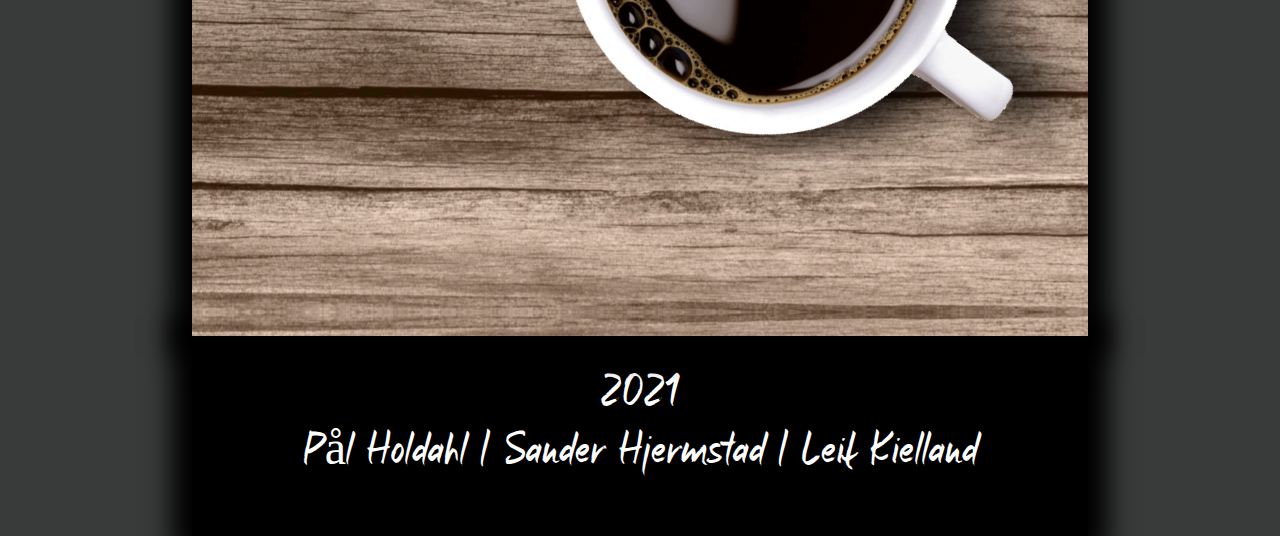
==== commit 9f331df6: "Coffecup" ====
--- a/index.html
+++ b/index.html
@@ -1,77 +1,87 @@
 <!DOCTYPE html>
 <html lang="nb">
-    <link rel="stylesheet" href="style.css">
 <head>
     <meta charset="UTF-8">
     <meta http-equiv="X-UA-Compatible" content="IE=edge">
     <meta name="viewport" content="width=device-width, initial-scale=1.0">
+    <link rel="stylesheet" href="style.css">
     <title>oblig2</title>
 </head>
-<header>
-<h1>Summer photographs</h1>
-</header>
 <body>
-    <section id="content" class="sectionA">
-        <h2>
-        Memories of the summer of 2019.
-            <br>...Before the pandemic.
-        </h2>
-        <div class="picture" id = "pic1">
-                <source media = "(max-width:899px)" srcset = "images/mobile1.jpg" alt = "Sunset ocean view"/>
-                <source media = "(min-width:900px)" srcset = "images/desktop1.jpg" alt = "Sunset ocean view"/>
-                <a href="images/desktop1.jpg" target="_blank">
-                    <img src="images/desktop1.jpg" alt = "Sunset ocean view"/>
-                </a>
-            <p><span>An ocean view during the sunset</span> captured from the east side of the Oslo fjord.
-              </p>
-        </div>
-        <div class="picture" id="pic2">
-                <source media = "(max-width:899px)" srcset = "images/mobile2.jpg" alt = "A view of Malmøya and Ulvøya"/>
-                <source media = "(min-width:900px)" srcset = "images/desktop2.jpg" alt = "A view of Malmøya and Ulvøya"/>
-                <a href="images/desktop2.jpg" target="_blank">
-                    <img src="images/desktop2.jpg" alt = "A view of Malmøya and Ulvøya"/>
-                </a>
-                <p><span>A view of Malmøya and Ulvøya</span> captured from just above Holmestrand Beach.
-              </p>
-        </div>
-        <div class="picture" id="pic3">
-                <source media = "(max-width:899px)" srcset = "images/mobile3.jpg" alt = "Evening frisbeegolf"/>
-                <source media = "(min-width:900px)" srcset = "images/desktop3.jpg" alt = "Evening frisbeegolf"/>
-                <a href="images/desktop3.jpg" target="_blank">
-                    <img src="images/desktop3.jpg" alt = "Evening frisbeegolf"/>
-                </a>
-                <p><span>After a successfull round of disc golf.</span> Captured by a cabin in Lillebo.
-              </p>
-        </div>
-        <div class="picture" id="pic4">
-                <source media = "(max-width:899px)" srcset = "images/mobile4.jpg" alt = "Squirrel monkey"/>
-                <source media = "(min-width:900px)" srcset = "images/desktop4.jpg" alt = "Squirrel monkey"/>
-                <a href="images/desktop4.jpg" target="_blank">
-                    <img src="images/desktop4.jpg" alt = "Squirrel monkey"/>
-                </a>
-                <p><span>A squirrel monkey in Florida</span> Captured during a trip to the USA. 
-              </p>
-        </div>
-        <div class="picture" id="pic5">
-                <source media = "(max-width:899px)" srcset = "images/mobile5.jpg" alt = "Streets of Nassau"/>
-                <source media = "(min-width:900px)" srcset = "images/desktop5.jpg" alt = "Streets of Nassau"/>
-                <a href="images/desktop5.jpg" target="_blank">
-                    <img src="images/desktop5.jpg" alt = "Streets of Nassau"/>
-                </a>
-                <p><span>The humble streets of Nassau.</span> Captured during a trip in the Caribbean.
-              </p>
-        </div>
-        <div class="picture" id="pic6">
-                <source media = "(max-width:899px)" srcset = "images/mobile6.jpg" alt = "Jamaican chairlift"/>
-                <source media = "(min-width:900px)" srcset = "images/desktop6.jpg" alt = "Jamaican chairlift"/>
-                <a href="images/desktop6.jpg" target="_blank">
-                    <img src="images/desktop6.jpg" alt = "Jamaican chairlift"/>
-                </a>
-                <p><span>A view of the Jamaican tropical forest</span> from a chairlift going up the mountains.
-              </p>
-        </div>
-
-    </section>
-    
+    <main>
+        <header>
+            <h1>Summer photos</h1>
+        </header>
+        <section id="content" class="sectionA">
+            <h2>
+            Memories of the summer of 2019
+                <br>Before the pandemic
+            </h2>
+            <div class="picture" id = "pic1">
+                    <source media = "(max-width:899px)" srcset = "images/mobile1.jpg" alt = "Sunset ocean view"/>
+                    <source media = "(min-width:900px)" srcset = "images/desktop1.jpg" alt = "Sunset ocean view"/>
+                    <a href="images/desktop1.jpg" target="_blank">
+                        <img src="images/desktop1.jpg" alt = "Sunset ocean view"/>
+                    </a>
+                <p><span>An ocean view during the sunset</span>
+                </p>
+            </div>
+            <div class="picture" id="pic2">
+                    <source media = "(max-width:899px)" srcset = "images/mobile2.jpg" alt = "A view of Malmøya and Ulvøya"/>
+                    <source media = "(min-width:900px)" srcset = "images/desktop2.jpg" alt = "A view of Malmøya and Ulvøya"/>
+                    <a href="images/desktop2.jpg" target="_blank">
+                        <img src="images/desktop2.jpg" alt = "A view of Malmøya and Ulvøya"/>
+                    </a>
+                    <p><span>A view of Malmøya and Ulvøya</span></p>
+            </div>
+            <div class="picture" id="pic3">
+                    <source media = "(max-width:899px)" srcset = "images/mobile3.jpg" alt = "Evening frisbeegolf"/>
+                    <source media = "(min-width:900px)" srcset = "images/desktop3.jpg" alt = "Evening frisbeegolf"/>
+                    <a href="images/desktop3.jpg" target="_blank">
+                        <img src="images/desktop3.jpg" alt = "Evening frisbeegolf"/>
+                    </a>
+                    <p><span>After a successfull round of disc golf.</span></p>
+            </div>
+            <div class="picture" id="pic4">
+                    <source media = "(max-width:899px)" srcset = "images/mobile4.jpg" alt = "Squirrel monkey"/>
+                    <source media = "(min-width:900px)" srcset = "images/desktop4.jpg" alt = "Squirrel monkey"/>
+                    <a href="images/desktop4.jpg" target="_blank">
+                        <img src="images/desktop4.jpg" alt = "Squirrel monkey"/>
+                    </a>
+                    <p><span>A squirrel monkey in Florida</span></p>
+            </div>
+            <div class="picture" id="pic5">
+                    <source media = "(max-width:899px)" srcset = "images/mobile5.jpg" alt = "Streets of Nassau"/>
+                    <source media = "(min-width:900px)" srcset = "images/desktop5.jpg" alt = "Streets of Nassau"/>
+                    <a href="images/desktop5.jpg" target="_blank">
+                        <img src="images/desktop5.jpg" alt = "Streets of Nassau"/>
+                    </a>
+                    <p><span>The humble streets of Nassau.</span></p>
+            </div>
+            <div class="picture" id="pic6">
+                    <source media = "(max-width:899px)" srcset = "images/mobile6.jpg" alt = "Jamaican chairlift"/>
+                    <source media = "(min-width:900px)" srcset = "images/desktop6.jpg" alt = "Jamaican chairlift"/>
+                    <a href="images/desktop6.jpg" target="_blank">
+                        <img src="images/desktop6.jpg" alt = "Jamaican chairlift"/>
+                    </a>
+                    <p><span>A view of the Jamaican tropical forest</span></p>
+            </div>
+            <div class="coffee">
+                <figure>
+                    <a id="cup" class="still" onclick="moveCup()"><img class="still" src="images/coffeecup.png" alt ="A coffecup, click me!"/></a>
+                    <a href="reflection.html">About</a>
+                </figure>
+            </div>
+        </section>
+    </main>
+    <footer>
+        <p>2021</p>
+        <p>Pål Holdahl | Sander Hjermstad | Leif Kielland</p>
+    </footer>
+    <script>
+        function moveCup() {
+            document.getElementById("cup").className = "moved";
+        }
+    </script>
 </body>
 </html>
--- a/style.css
+++ b/style.css
@@ -1,12 +1,13 @@
 /* Alt av verdier som repeteres kan skrives som variabler skriv dem ned under her */
 * {
-
-  --font-size-big: calc(var(--font-size) * 4);
+  font-size: 16px;
   padding: 0 0;
   margin: 0 0;
   box-sizing: border-box;
-  --font-size: 1.5rem;
-  --font-size-big: calc(var(--font-size) * 6);
+  --main-air: 2rem;
+  --double-air: calc(var(--main-air) * 2);
+  --font-size: 2.8rem;
+  --font-size-big: calc(var(--font-size) * 3);
   --heading-spacing: 0.5rem;
   --main-white: #ffffff;
   --main-background-color: #000000;
@@ -35,22 +36,307 @@
   font-style: normal;
 
 }
+  @font-face {
+    font-family: 'NoneShallPass';
+    src: url("font/NoneShallPass-B598.ttf") format('truetype');
+    font-weight: normal;
+    font-style: normal;
+
+  }
+
+  @font-face {
+    font-family: 'stampFont';
+    src: url("font/Rubberstamp-R54A.otf") format('opentype');
+    font-weight: normal;
+    font-style: normal;
+
+  }
 body {
   font-size: var(--font-size);
   font-family: var(--main-font);
   color: var(--main-white);
-  padding: 5px 10% 5% 10%;
   font-family: Georgia, serif;
+  background: #393a3a;
+  height: 100%;
+  width: 100vw;
+  margin: 0 auto;
+  }
+
+main {
+  margin: 0 auto;
   background-image: linear-gradient(#332d21,#7f7053),
-  url(images/oldWoodBG.jpg);
+  url(images/oldWoodBGMobileBig.jpg);
   background-size: 160%;
   background-repeat: repeat-y;
   background-blend-mode: saturation;
   z-index: 0;
   backdrop-filter: blur(1px);
-  }
+  width: 70vw;
+  height: 100%;
+  box-shadow: 0 0 25px 20px black;
+}
+
+header {
+  padding-top: var(--double-air);
+}
 
 h1 {
+  font-family: 'NoneShallPass';
+  letter-spacing: var(--heading-spacing);
+  text-align: center;
+  text-transform: uppercase;
+  font-size: var(--font-size-big);
+  color: black;
+  opacity: 0.8;
+  text-shadow: 1px 1px 1px rgb(46, 29, 4);
+}
+h2 {
+  font-family: 'NoneShallPass';
+  text-transform: capitalize;
+  font-style: normal;
+  letter-spacing: var(--heading-spacing);
+  color: black;
+  opacity: 0.8;
+  padding: 5px 0px 50px 0px;
+  font-size: 2rem;
+  text-shadow: 0 0 1px black;
+}
+
+ul {
+  padding: 50px 0px 50px 0px;
+  text-align: left;
+}
+
+.reflection > p {
+  text-align: left;
+}
+
+#content {
+  margin-top: 0 auto;
+  text-align: center;
+}
+
+.sectionA img {
+  max-width: 100%;
+}
+
+.picture{
+  margin: 25px 50px 25px 50px;
+  background-color: var(--main-white);
+  object-fit: contain;
+  text-align: center;
+  color: var(--picture-font);
+  width: 20%;
+  height: 10%;
+  padding: 5px;
+  box-shadow: 0px 10px 35px 10px var(--main-background-color);
+  display: inline-block;
+  vertical-align: middle;
+  font-family: 'marker_markregular';
+  }
+
+.sectionA img {
+  max-width: 100%;
+  border: 1px solid black;
+  filter: saturate(0.2);
+}
+
+.sectionA img:hover {
+  filter: saturate(1.2);
+}
+
+#pic1  {
+  transform: rotate(10deg);
+  }
+#pic2 {
+  transform: rotate(-5deg);  }
+#pic3 {
+  max-width: 100%;
+  transform: rotate(-7deg);
+}
+#pic4 {
+  max-width: 100%;
+  transform: rotate(-5deg);
+}
+#pic5 {
+  max-width: 100%;
+  transform: rotate(5deg);
+}
+#pic6 {
+  max-width: 100%;
+  transform: rotate(-2deg);
+}
+
+.picture > p > span {
+  font-family: 'marker_markregular';
+  font-size: var(--font-size);
+
+
+}
+
+.coffee {
+  display: flex;
+  /* align-items: flex-start; */
+  justify-content: flex-end;
+}
+
+.coffee a {
+  color: black;
+  opacity: 0.8;
+  display: block;
+  position: relative;
+  bottom: 21rem;
+  right: 4rem;
+  font-family: 'NoneShallPass';
+  font-size: 5rem;
+  z-index: 1;
+
+}
+
+figure {
+  /* background: red; */
+}
+
+.coffee > figure > a > img {
+  /* position: relative;
+  padding-bottom: 4rem;
+  transform: rotate(-55deg);
+  max-width: 70%; */
+  border: none;
+  -webkit-filter: drop-shadow(22px 30px 25px rgba(0,0,0,0.9));
+  filter: drop-shadow(22px 30px 25px rgba(0,0,0,0.9));
+  /* z-index: 2; */
+}
+
+#cup {
+  display: block;
+  opacity: 1;
+  left: 6rem;
+  bottom: 3rem;
+  position: relative;
+  /* padding-bottom: 4rem; */
+  transform: rotate(-55deg);
+  max-width: 70%;
+  border: none;
+  /* -webkit-filter: drop-shadow(22px 30px 25px rgba(0,0,0,0.9));
+  filter: drop-shadow(22px 30px 25px rgba(0,0,0,0.9)); */
+  z-index: 2;
+}
+
+.still:hover {
+  filter: saturate(0.5);
+}
+
+.moved {
+  animation: move;
+  animation-duration: 2s;
+  animation-iteration-count: 1;
+  animation-timing-function: ease;
+  animation-fill-mode: forwards;
+}
+
+.reflection {
+  max-width: 65vw;
+  margin: 0 auto;
+  color: black;
+
+}
+
+.reflection p {
+  font-size: 1.8rem;
+  line-height: 2.8rem;
+  line-break: 2rem;
+  background: white;
+  padding: 2rem;
+  margin: 2rem 0;
+  box-shadow: 0 0 10px 5px;
+
+}
+
+.reflection ul li {
+  font-size: 1.8rem;
+}
+
+.reflection ul {
+  padding-left: 1rem 0;
+  font-size: 1.8rem;
+  line-height: 2.8rem;
+  line-break: 2rem;
+  background: white;
+  padding: 2rem;
+  box-shadow: 0 0 10px 5px;
+}
+
+
+footer {
+  max-width: 70vw;
+  background: black;
+  margin: 0 auto;
+  padding-top: 2rem;
+  text-align: center;
+  height: 200px;
+  box-shadow: 0 0 25px 20px black;
+}
+
+footer p {
+  font-size: 3rem;
+  font-family: 'marker_markregular';
+  /* box-shadow: 10px 10px 20px black; */
+}
+
+@keyframes move {
+  from {
+    transform: rotate(-55deg) scale(1) skew(0deg) translate(0px);
+  }
+  to {
+    transform: rotate(10deg) scale(1) skew(0deg) translateX(-350px) translateY(300px);
+  }
+}
+
+@media (max-width: 900px){
+  * {
+    --font-size: 1rem;
+  }
+  
+  body{
+    /* font-size: var(--font-size);
+    font-family: var(--main-font);
+    color: var(--main-white);
+    padding: 5px 10% 5% 10%;
+    font-family: Georgia, serif;
+    background-image: linear-gradient(#332d21,#7f7053),
+    url(images/oldWoodBG_mobile.jpg);
+    background-size: 160%;
+    background-repeat: repeat;
+    background-blend-mode: saturation;
+    z-index: 0;
+    backdrop-filter: blur(1px);
+    height: 100vh; */
+  }
+
+  main {
+    background-image: linear-gradient(#332d21,#7f7053),
+    url(images/oldWoodBGmobileScreen.jpg);
+  }
+  .picture > p > span {
+    font-style: italic;
+    font-weight: bold;  
+    color: black;
+  }
+  .picture {
+    margin: 25px 25px 25px 20px;
+    background-color: var(--main-white);
+    object-fit: contain;
+    text-align: center;
+    width: 75%;
+    padding: 10px;
+    border: 1px solid rgb(255, 255, 255);
+    box-shadow: 0px 0px 5px var(--main-white);
+    display: inline-block;
+    vertical-align: middle;
+  }
+
+  h1 {
     font-family: 'dk_poison_ivyregular';
     letter-spacing: var(--heading-spacing);
     text-align: center;
@@ -58,172 +344,59 @@
     font-size: var(--font-size-big);
     color: rgb(241, 216, 181);
     text-shadow: 1px 1px 1px rgb(46, 29, 4);
-  }
-  h2 {
-    font-family: 'dk_poison_ivyregular';
-    text-transform: capitalize;
-    font-style:normal;
-    letter-spacing: var(--heading-spacing);
-    padding: 5px 0px 50px 0px;
-    font-size: 1.2rem;
-  }
-
-  #content {
-    padding: 10px 0;
-    text-align: center;
-  }
-
-  .sectionA img {
-    max-width: 100%;
-  }
-
-  .picture{
+    --font-size: 0.5rem;
+}
+
+@media (max-width: 500px){
+  * {
+    --font-size: 0.8rem;
+  }
+  /* h1{font-size:30px !important;}
+  h2{font-size:24px !important;}
+  h3{font-size:20px !important;}
+  h4{font-size:18px !important;} */
+  body{
+    font-size: var(--font-size);
+    font-family: var(--main-font);
+    color: var(--main-white);
+    padding: 5px 10% 5% 10%;
+    font-family: Georgia, serif;
+    background-image: linear-gradient(#332d21,#7f7053),
+    url(images/oldWoodBGmobileScreen.jpg);
+    background-size: 160%;
+    background-repeat: repeat;
+    background-blend-mode: saturation;
+    z-index: 0;
+    backdrop-filter: blur(1px);
+  }
+
+
+  .picture > p > span {
+    font-style: italic;
+    font-weight: bold;  
+    color: black;
+  }
+  .picture {
     margin: 25px 25px 25px 20px;
     background-color: var(--main-white);
-    object-fit: contain;
+    object-fit: fill;
     text-align: center;
-    color: var(--picture-font);
-    width: 25%;
-    height: 15%;
-    padding: 5px;
-    /*box-shadow: 0px 0px 25px var(--main-white);*/
+    width: 75%;
+    padding: 10px;
+    border: 1px solid rgb(255, 255, 255);
+    box-shadow: 0px 0px 5px var(--main-white);
     display: inline-block;
     vertical-align: middle;
-    font-family: 'marker_markregular';
-    }
-
-  .sectionA img {
-    max-width: 100%;
-    border: 1px solid black;
-    filter: saturate(0);
-  }
-
-  .sectionA img:hover {
-    filter: saturate(1.2);
-  }
-
-  #pic1  {
-    transform: rotate(10deg);
-    }
-  #pic2 {
-    transform: rotate(-5deg);  }
-  #pic3 {
-    max-width: 100%;
-    transform: rotate(-7deg);
-  }
-  #pic4 {
-    max-width: 100%;
-    transform: rotate(-5deg);
-  }
-  #pic5 {
-    max-width: 100%;
-    transform: rotate(5deg);
-  }
-  #pic6 {
-    max-width: 100%;
-    transform: rotate(-2deg);
-  }
-
-  .picture > p > span {
-    font-family: 'marker_markregular';
-    font-size: var(--font-size);
-
-  }
-  @media (max-width: 900px){
-    * {
-      --font-size: 1rem;
-    }
-    /* h1{font-size:30px !important;}
-    h2{font-size:24px !important;}
-    h3{font-size:20px !important;}
-    h4{font-size:18px !important;} */
-    body{
-      font-size: var(--font-size);
-      font-family: var(--main-font);
-      color: var(--main-white);
-      padding: 5px 10% 5% 10%;
-      font-family: Georgia, serif;
-      background-image: linear-gradient(#332d21,#7f7053),
-      url(images/oldWoodBG_mobile.jpg);
-      background-size: 160%;
-      background-repeat: repeat;
-      background-blend-mode: saturation;
-      z-index: 0;
-      backdrop-filter: blur(1px);
-    }
-    .picture > p > span {
-      font-style: italic;
-      font-weight: bold;  
-      color: black;
-    }
-    .picture {
-      margin: 25px 25px 25px 20px;
-      background-color: var(--main-white);
-      object-fit: contain;
-      text-align: center;
-      width: 75%;
-      padding: 10px;
-      border: 1px solid rgb(255, 255, 255);
-      box-shadow: 0px 0px 5px var(--main-white);
-      display: inline-block;
-      vertical-align: middle;
-    }
-    h1 {
-      font-family: 'dk_poison_ivyregular';
-      letter-spacing: var(--heading-spacing);
-      text-align: center;
-      text-transform: uppercase;
-      font-size: var(--font-size-big);
-      color: rgb(241, 216, 181);
-      text-shadow: 1px 1px 1px rgb(46, 29, 4);
-      --font-size: 0.5rem;
-  }
-  @media (max-width: 500px){
-    * {
-      --font-size: 0.8rem;
-    }
-    /* h1{font-size:30px !important;}
-    h2{font-size:24px !important;}
-    h3{font-size:20px !important;}
-    h4{font-size:18px !important;} */
-    body{
-      font-size: var(--font-size);
-      font-family: var(--main-font);
-      color: var(--main-white);
-      padding: 5px 10% 5% 10%;
-      font-family: Georgia, serif;
-      background-image: linear-gradient(#332d21,#7f7053),
-      url(images/oldWoodBG_mobile.jpg);
-      background-size: 160%;
-      background-repeat: repeat;
-      background-blend-mode: saturation;
-      z-index: 0;
-      backdrop-filter: blur(1px);
-    }
-    .picture > p > span {
-      font-style: italic;
-      font-weight: bold;  
-      color: black;
-    }
-    .picture {
-      margin: 25px 25px 25px 20px;
-      background-color: var(--main-white);
-      object-fit: fill;
-      text-align: center;
-      width: 75%;
-      padding: 10px;
-      border: 1px solid rgb(255, 255, 255);
-      box-shadow: 0px 0px 5px var(--main-white);
-      display: inline-block;
-      vertical-align: middle;
-    }
-    h1 {
-      font-family: 'dk_poison_ivyregular';
-      letter-spacing: var(--heading-spacing);
-      text-align: left;
-      text-transform: uppercase;
-      font-size: var(--font-size-big);
-      color: rgb(241, 216, 181);
-      text-shadow: 1px 1px 1px rgb(46, 29, 4);
-      --font-size: 0.4rem;
-  }+  }
+  h1 {
+    font-family: 'dk_poison_ivyregular';
+    letter-spacing: var(--heading-spacing);
+    text-align: left;
+    text-transform: uppercase;
+    font-size: var(--font-size-big);
+    color: rgb(241, 216, 181);
+    text-shadow: 1px 1px 1px rgb(46, 29, 4);
+    --font-size: 0.4rem;
+}
+}
+}
